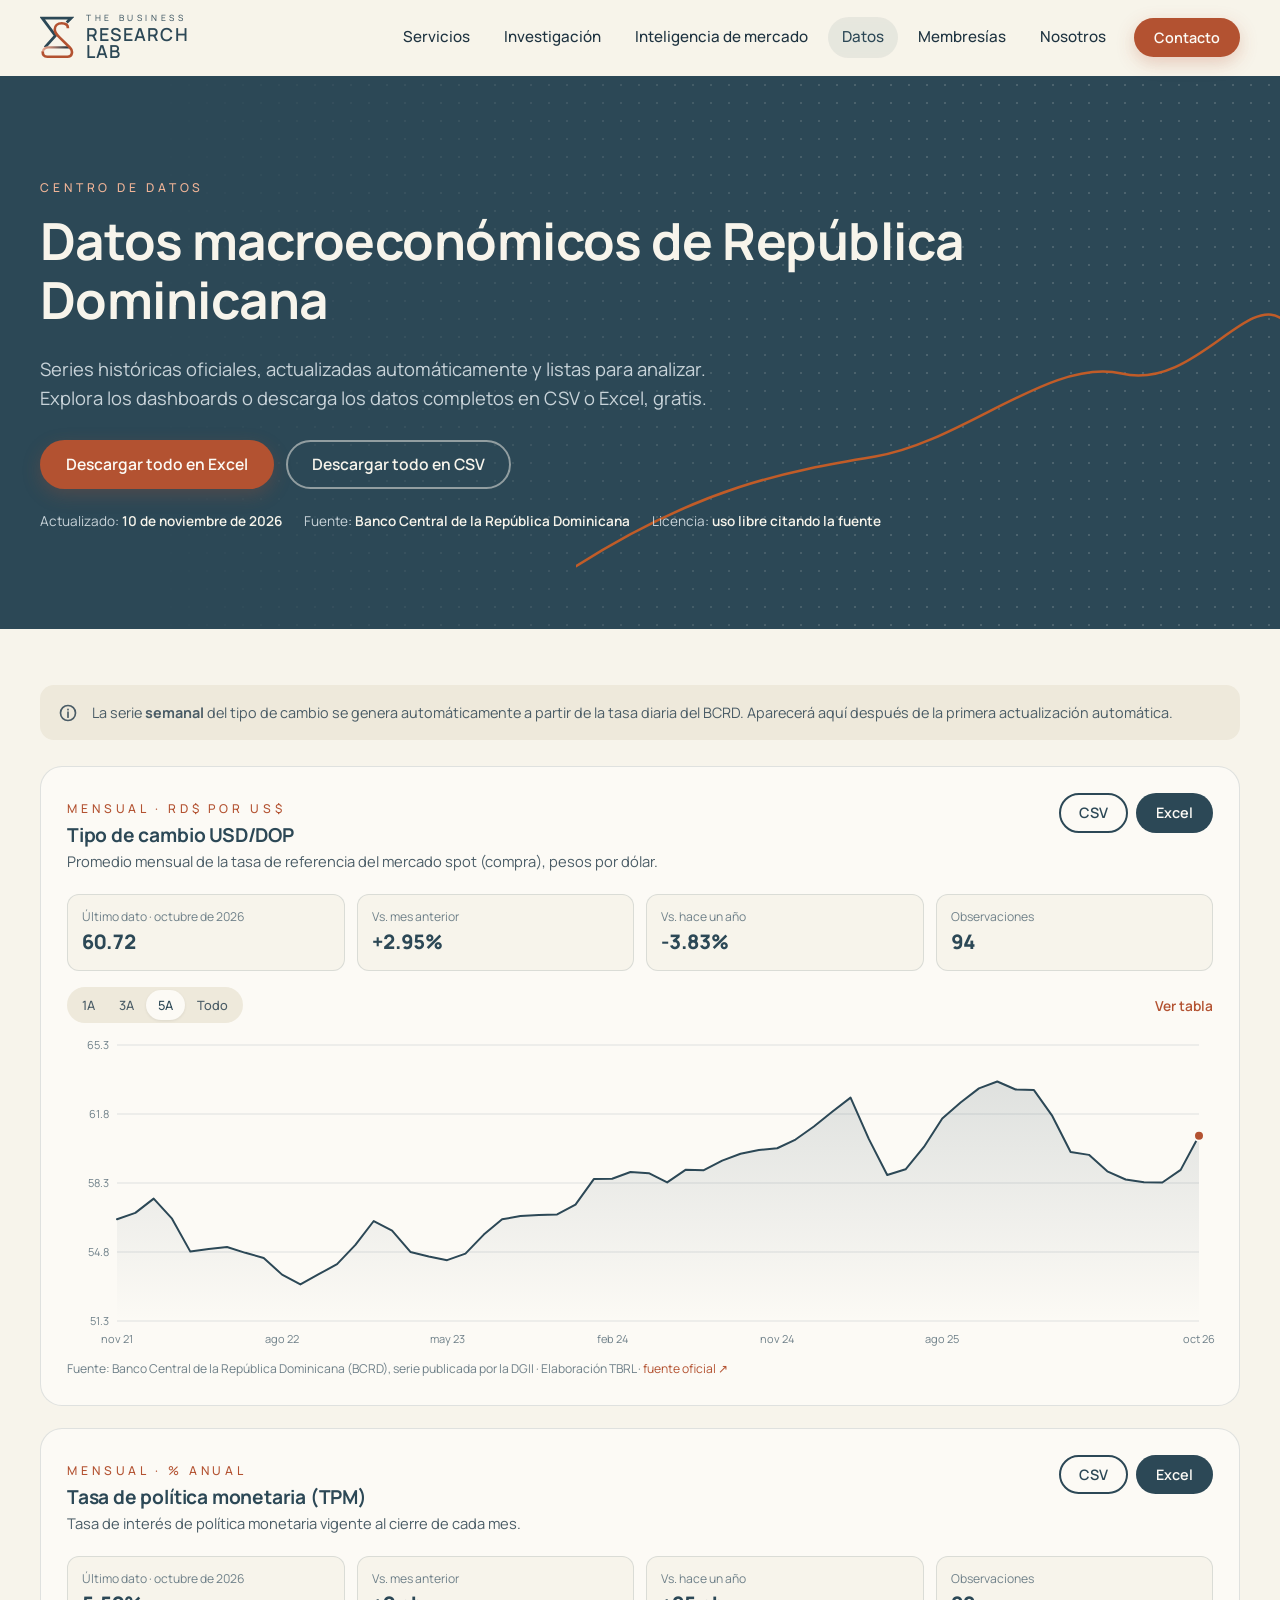
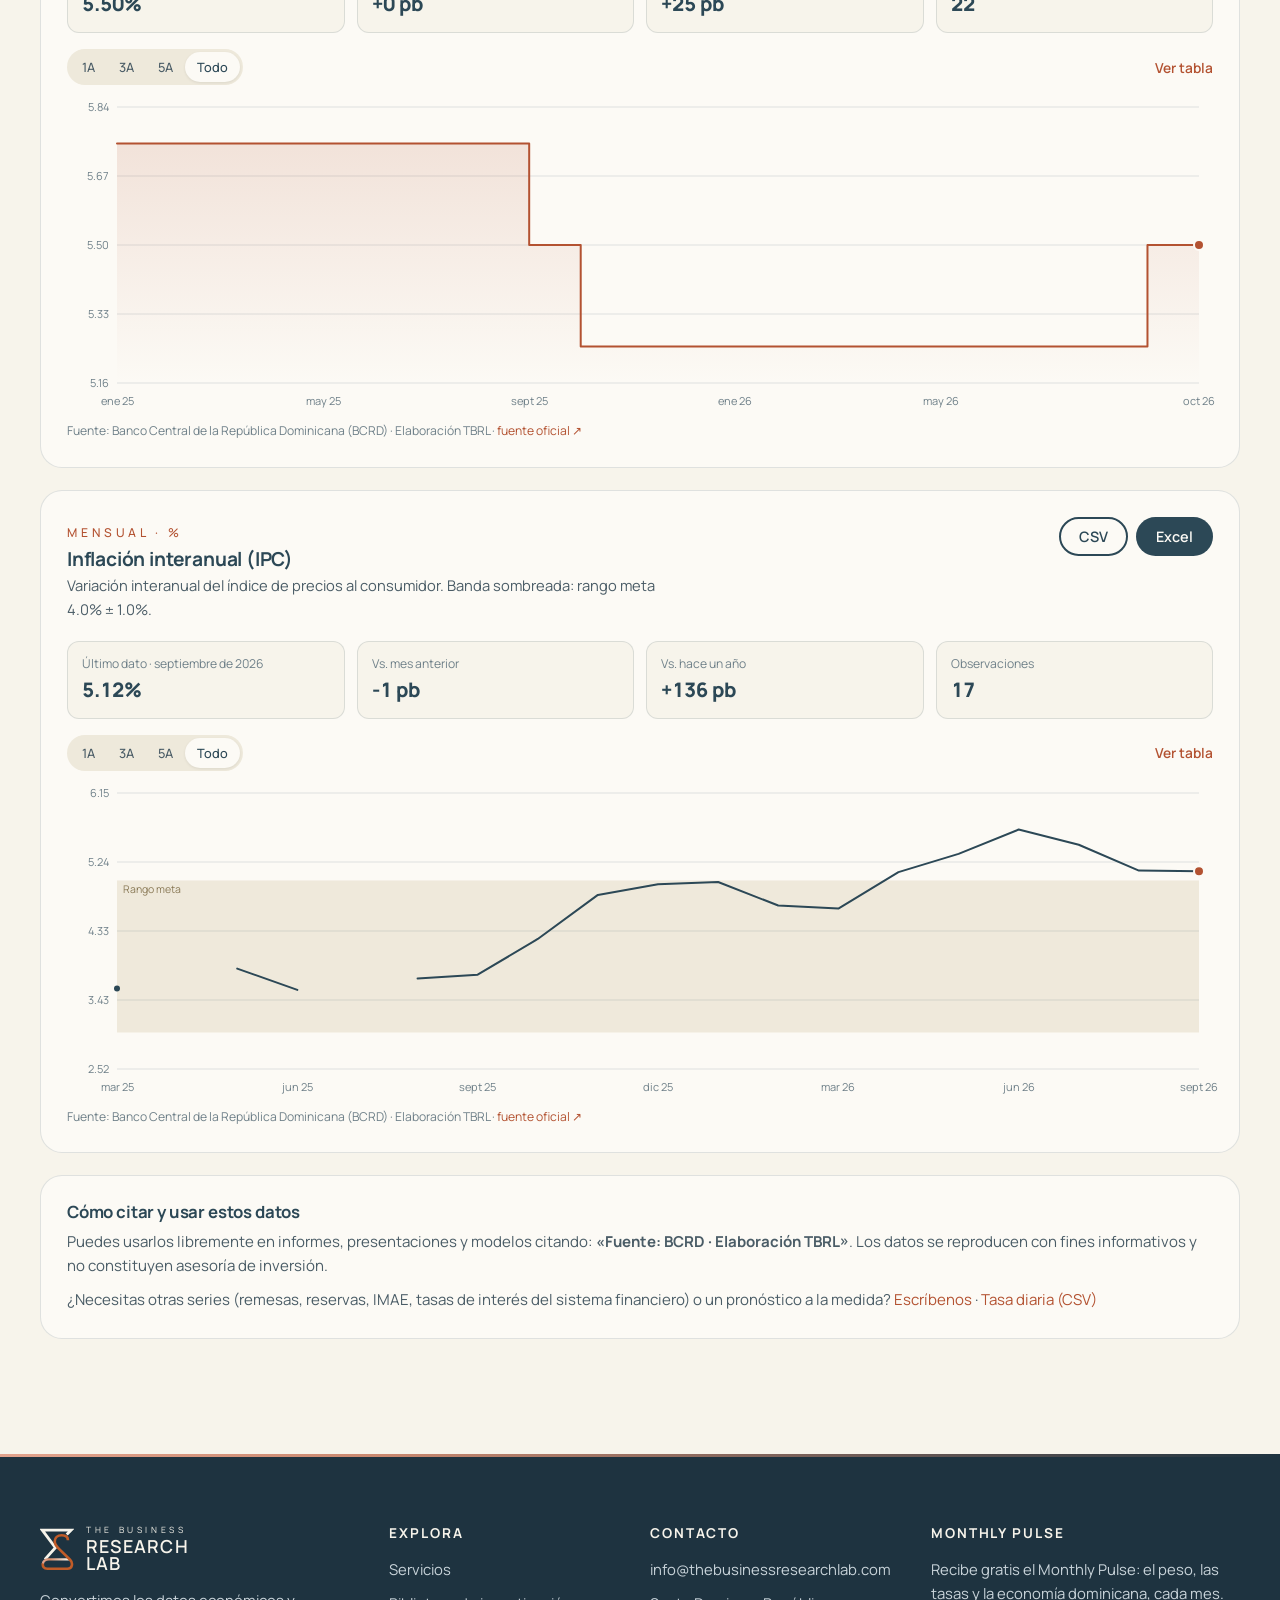
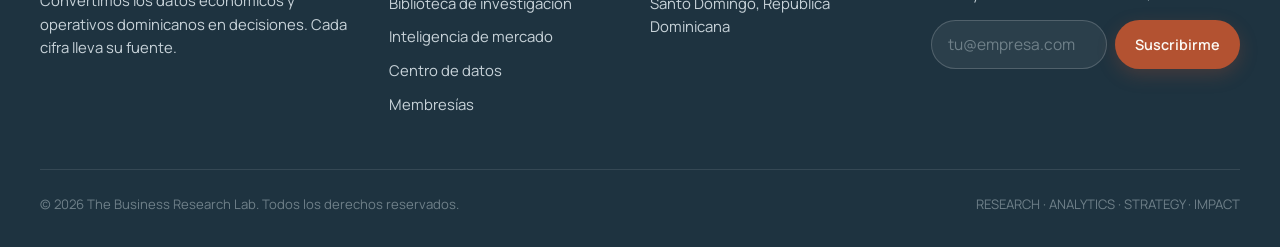
==== public/datos.html @ 61091417 "Add files via upload" ====
<!DOCTYPE html>
<html lang="es-DO">
<head>
  <meta charset="utf-8">
  <meta name="viewport" content="width=device-width, initial-scale=1">
  <title>Centro de datos macroeconómicos de República Dominicana | The Business Research Lab</title>
  <meta name="description" content="Series históricas del tipo de cambio USD/DOP, la tasa de política monetaria y la inflación en República Dominicana. Dashboards interactivos y descarga gratuita en CSV y Excel.">
  <meta name="theme-color" content="#2C4856">
  <link rel="canonical" href="https://thebusinessresearchlab.com/datos.html">
  <meta property="og:type" content="website">
  <meta property="og:locale" content="es_DO">
  <meta property="og:site_name" content="The Business Research Lab">
  <meta property="og:title" content="Centro de datos macroeconómicos de República Dominicana | The Business Research Lab">
  <meta property="og:description" content="Series históricas del tipo de cambio USD/DOP, la tasa de política monetaria y la inflación en República Dominicana. Dashboards interactivos y descarga gratuita en CSV y Excel.">
  <meta property="og:image" content="https://thebusinessresearchlab.com/assets/img/og-image.png">
  <meta name="twitter:card" content="summary_large_image">
  <link rel="icon" href="favicon.svg" type="image/svg+xml">
  <link rel="apple-touch-icon" href="assets/img/apple-touch-icon.png">
  <link rel="preload" href="assets/fonts/manrope-latin-wght-normal.woff2" as="font" type="font/woff2" crossorigin>
  <link rel="stylesheet" href="css/styles.css">
</head>
<body>
<a class="skip-link" href="#main">Saltar al contenido</a>
<header class="site-header">
  <div class="wrap">
    <a class="brand" href="index.html" aria-label="The Business Research Lab — inicio">
      <img src="assets/img/logo-symbol.svg" alt="" width="30" height="38">
      <span class="brand-text"><small>THE BUSINESS</small><strong>RESEARCH</strong><strong>LAB</strong></span>
    </a>
    <button class="nav-toggle" aria-label="Abrir menú" aria-expanded="false" aria-controls="site-nav"><span></span></button>
    <nav class="nav" id="site-nav" aria-label="Principal">
      <a href="index.html#servicios">Servicios</a>
      <a href="investigacion.html">Investigación</a>
      <a href="mercados.html">Inteligencia de mercado</a>
      <a href="datos.html" aria-current="page">Datos</a>
      <a href="index.html#membresias">Membresías</a>
      <a href="index.html#nosotros">Nosotros</a>
      <a class="btn btn--primary btn--sm" href="index.html#contacto">Contacto</a>
    </nav>
  </div>
</header>

<main id="main">
<section class="page-hero" data-lines>
  <div class="wrap">
    <span class="eyebrow">Centro de datos</span>
    <h1>Datos macroeconómicos de República Dominicana</h1>
    <p class="lead">Series históricas oficiales, actualizadas automáticamente y listas para analizar. Explora los dashboards o descarga los datos completos en CSV o Excel, gratis.</p>
    <div class="data-hero-actions">
      <a class="btn btn--primary" href="#" data-dl-all-xlsx download>Descargar todo en Excel</a>
      <a class="btn btn--ghost-light" href="#" data-dl-all-csv download>Descargar todo en CSV</a>
    </div>
    <div class="data-meta">
      <span>Actualizado: <strong data-datos-updated>—</strong></span>
      <span>Fuente: <strong>Banco Central de la República Dominicana</strong></span>
      <span>Licencia: <strong>uso libre citando la fuente</strong></span>
    </div>
  </div>
</section>
<section class="section" style="padding-top:56px">
  <div class="wrap">
    <div class="notice" data-weekly-note style="background:var(--ivory-200);color:var(--ink-2)"><svg viewBox="0 0 24 24" fill="none" stroke="currentColor" stroke-width="2" stroke-linecap="round"><circle cx="12" cy="12" r="9"/><path d="M12 11v6M12 7.5v.5"/></svg><p>La serie <strong>semanal</strong> del tipo de cambio se genera automáticamente a partir de la tasa diaria del BCRD. Aparecerá aquí después de la primera actualización automática.</p></div>
    <div class="datasets" data-datos></div>
    <div class="panel reveal" style="margin-top:22px">
      <h3 style="font-size:1.05rem">Cómo citar y usar estos datos</h3>
      <p style="color:var(--ink-2);font-size:.94rem;margin:6px 0 10px">Puedes usarlos libremente en informes, presentaciones y modelos citando: <strong>«Fuente: BCRD · Elaboración TBRL»</strong>. Los datos se reproducen con fines informativos y no constituyen asesoría de inversión.</p>
      <p style="color:var(--ink-2);font-size:.94rem;margin:0">¿Necesitas otras series (remesas, reservas, IMAE, tasas de interés del sistema financiero) o un pronóstico a la medida? <a href="index.html#contacto">Escríbenos</a> · <a href="#" data-dl-daily download>Tasa diaria (CSV)</a></p>
    </div>
  </div>
</section>
</main>
<footer class="site-footer">
  <div class="wrap">
    <div class="footer-grid">
      <div>
        <a class="brand" href="index.html" aria-label="The Business Research Lab — inicio">
          <img src="assets/img/logo-symbol-light.svg" alt="" width="30" height="38">
          <span class="brand-text"><small>THE BUSINESS</small><strong>RESEARCH</strong><strong>LAB</strong></span>
        </a>
        <p>Convertimos los datos económicos y operativos dominicanos en decisiones. Cada cifra lleva su fuente.</p>
      </div>
      <div>
        <h4>Explora</h4>
        <ul>
          <li><a href="index.html#servicios">Servicios</a></li>
          <li><a href="investigacion.html">Biblioteca de investigación</a></li>
          <li><a href="mercados.html">Inteligencia de mercado</a></li>
          <li><a href="datos.html">Centro de datos</a></li>
          <li><a href="index.html#membresias">Membresías</a></li>
        </ul>
      </div>
      <div>
        <h4>Contacto</h4>
        <ul>
          <li><a data-cfg-email href="#"></a></li>
          <li data-cfg-wrap><a data-cfg-phone href="#"></a></li>
          <li data-cfg-wrap><a data-cfg-linkedin href="#" target="_blank" rel="noopener">LinkedIn</a></li>
          <li><span data-cfg-location></span></li>
        </ul>
      </div>
      <div>
        <h4>Monthly Pulse</h4>
        <p>Recibe gratis el Monthly Pulse: el peso, las tasas y la economía dominicana, cada mes.</p>
        <form class="js-ajax" name="newsletter" method="POST" data-netlify="true" netlify-honeypot="bot-field" data-success="¡Listo! Ya estás suscrito al Monthly Pulse.">
          <input type="hidden" name="form-name" value="newsletter">
          <p class="hp"><label>No llenar <input name="bot-field"></label></p>
          <div class="newsletter">
            <label class="hp" for="nl-email-datos">Correo</label>
            <input id="nl-email-datos" type="email" name="email" placeholder="tu@empresa.com" required autocomplete="email">
            <button class="btn btn--primary btn--sm" type="submit">Suscribirme</button>
          </div>
          <p class="form-status" role="status"></p>
        </form>
      </div>
    </div>
    <div class="footer-bottom">
      <span>© <span data-year></span> The Business Research Lab. Todos los derechos reservados.</span>
      <span>RESEARCH · ANALYTICS · STRATEGY · IMPACT</span>
    </div>
  </div>
</footer>
<script src="js/config.js"></script>
<script src="js/main.js" defer></script>
</body>
</html>
---- public/css/styles.css ----
/* =========================================================
   The Business Research Lab — Global Styles
   Brand: Navy #2C4856 · Terracota #B35231 · Crema #F7F4EB
   Type:  Manrope (familia única)
   ========================================================= */

/* Manrope (self-hosted, variable 200–800) */
@font-face { font-family: "Manrope"; font-style: normal; font-weight: 200 800; font-display: swap;
  src: url("../assets/fonts/manrope-latin-wght-normal.woff2") format("woff2");
  unicode-range: U+0000-00FF, U+0131, U+0152-0153, U+02BB-02BC, U+02C6, U+02DA, U+02DC, U+0304, U+0308, U+0329, U+2000-206F, U+20AC, U+2122, U+2191, U+2193, U+2212, U+2215, U+FEFF, U+FFFD; }
@font-face { font-family: "Manrope"; font-style: normal; font-weight: 200 800; font-display: swap;
  src: url("../assets/fonts/manrope-latin-ext-wght-normal.woff2") format("woff2");
  unicode-range: U+0100-02BA, U+02BD-02C5, U+02C7-02CC, U+02CE-02D7, U+02DD-02FF, U+0304, U+0308, U+0329, U+1D00-1DBF, U+1E00-1E9F, U+1EF2-1EFF, U+2020, U+20A0-20AB, U+20AD-20C0, U+2113, U+2C60-2C7F, U+A720-A7FF; }

:root {
  /* Línea gráfica TBRL — 60% crema · 30% navy · 10% terracota */
  --slate: #2C4856;        /* Navy (principal) */
  --slate-900: #1E3340;    /* Navy profundo (pies, bandas) */
  --slate-800: #243D4A;
  --slate-600: #4A6676;
  --slate-200: #C8D3D9;
  --rust: #B35231;         /* Terracota (acento) */
  --rust-700: #96421F;
  --rust-on-navy: #C15C28; /* Terracota sobre navy: solo línea o forma */
  --accent-on-navy: #F0B497; /* Texto de acento sobre navy */
  --rust-100: #F4E0D6;
  --blush: #E2A38D;
  --steel: #7FA0B0;
  --sand: #CDBB98;
  --ivory: #F7F4EB;        /* Crema (fondo) */
  --ivory-200: #EEE9DB;
  --paper: #FCFAF5;
  --ink: #1E3340;
  --ink-2: #4A5C66;
  --ink-3: #6F8089;
  --line: rgba(44, 72, 86, .14);
  --good: #2E7D5B;

  --font-head: "Manrope", Arial, sans-serif;
  --font-body: "Manrope", Arial, sans-serif;

  --radius: 14px;
  --radius-lg: 22px;
  --shadow: 0 1px 2px rgba(30, 51, 64, .06), 0 8px 28px rgba(30, 51, 64, .08);
  --shadow-lg: 0 24px 60px rgba(30, 51, 64, .18);
  --wrap: 1200px;
  --header-h: 76px;
  --dots-light: radial-gradient(rgba(247, 244, 235, .16) 1px, transparent 1.3px) 0 0 / 18px 18px;
  --dots-dark: radial-gradient(rgba(44, 72, 86, .16) 1px, transparent 1.3px) 0 0 / 18px 18px;
  --pour: linear-gradient(90deg, #E2A38D 0%, #C9886F 30%, #1E3340 100%);
}

*, *::before, *::after { box-sizing: border-box; }
html { scroll-behavior: smooth; scroll-padding-top: calc(var(--header-h) + 12px); }
body {
  margin: 0;
  font-family: var(--font-body);
  font-size: 17px;
  line-height: 1.6;
  color: var(--ink);
  background: var(--ivory);
  -webkit-font-smoothing: antialiased;
}
img, svg { max-width: 100%; display: block; }
a { color: var(--rust); text-decoration: none; }
a:hover { color: var(--rust-700); }
h1, h2, h3, h4 { font-family: var(--font-head); color: var(--slate); line-height: 1.15; margin: 0 0 .5em; letter-spacing: -.01em; }
h1 { font-size: clamp(2.3rem, 5.2vw, 4rem); font-weight: 700; }
h2 { font-size: clamp(1.8rem, 3.4vw, 2.6rem); font-weight: 700; }
h3 { font-size: 1.22rem; font-weight: 700; }
p { margin: 0 0 1em; }
:focus-visible { outline: 3px solid var(--rust); outline-offset: 3px; border-radius: 4px; }

.wrap { width: min(100% - 40px, var(--wrap)); margin-inline: auto; }
.section { padding: clamp(64px, 9vw, 120px) 0; }
.section--paper { background: var(--paper); }
.section--slate { background: var(--slate); color: var(--ivory); position: relative; }
.section--slate h2, .section--slate h3 { color: var(--ivory); }
.eyebrow {
  display: inline-block; font-family: var(--font-head); font-weight: 500;
  font-size: .76rem; letter-spacing: .32em; text-transform: uppercase;
  color: var(--rust); margin-bottom: 14px;
}
.section--slate .eyebrow, .hero .eyebrow, .page-hero .eyebrow, .cta-band .eyebrow { color: var(--accent-on-navy); }
.lead { font-size: 1.15rem; color: var(--ink-2); max-width: 62ch; }
.section--slate .lead { color: var(--slate-200); }
.section-head { max-width: 760px; margin-bottom: 48px; }
.section-head--center { margin-inline: auto; text-align: center; }
.section-head--center .lead { margin-inline: auto; }
.skip-link { position: absolute; left: -999px; top: 8px; background: var(--slate); color: var(--paper); padding: 10px 16px; border-radius: 8px; z-index: 999; }
.skip-link:focus { left: 8px; color: var(--paper); }

/* ---------- Buttons ---------- */
.btn {
  display: inline-flex; align-items: center; justify-content: center; gap: 10px;
  font-family: var(--font-body); font-weight: 600; font-size: .98rem;
  padding: 14px 24px; border-radius: 999px; border: 2px solid transparent;
  cursor: pointer; transition: transform .15s ease, background .2s, color .2s, border-color .2s, box-shadow .2s;
  text-decoration: none; line-height: 1.1; white-space: nowrap;
}
.btn:hover { transform: translateY(-1px); }
.btn--primary { background: var(--rust); color: var(--paper); box-shadow: 0 6px 18px rgba(179, 82, 49, .26); }
.btn--primary:hover { background: var(--rust-700); color: var(--paper); }
.btn--slate { background: var(--slate); color: var(--paper); }
.btn--slate:hover { background: var(--slate-900); color: var(--paper); }
.btn--ghost { border-color: var(--slate); color: var(--slate); background: transparent; }
.btn--ghost:hover { background: var(--slate); color: var(--paper); }
.btn--ghost-light { border-color: rgba(247, 244, 235, .5); color: var(--ivory); }
.btn--ghost-light:hover { background: var(--ivory); color: var(--slate); }
.btn--sm { padding: 10px 18px; font-size: .9rem; }
.btn--block { width: 100%; }
.btn svg { width: 18px; height: 18px; }

/* ---------- Header ---------- */
.site-header {
  position: sticky; top: 0; z-index: 100; height: var(--header-h);
  background: rgba(247, 244, 235, .86); backdrop-filter: saturate(1.4) blur(14px);
  -webkit-backdrop-filter: saturate(1.4) blur(14px);
  border-bottom: 1px solid transparent; transition: border-color .2s, box-shadow .2s;
}
.site-header.is-scrolled { border-color: var(--line); box-shadow: 0 4px 20px rgba(28, 47, 58, .06); }
.site-header .wrap { height: 100%; display: flex; align-items: center; justify-content: space-between; gap: 24px; }
.brand { display: flex; align-items: center; gap: 12px; color: var(--slate); }
.brand img { width: 34px; height: auto; }
.brand-text { display: flex; flex-direction: column; line-height: .98; }
.brand-text small { font-family: var(--font-head); font-size: .54rem; letter-spacing: .42em; font-weight: 400; margin-bottom: 3px; }
.brand-text strong { font-family: var(--font-head); font-weight: 600; font-size: 1.12rem; letter-spacing: .06em; }
.nav { display: flex; align-items: center; gap: 6px; }
.nav a:not(.btn) { color: var(--ink); font-weight: 500; font-size: .95rem; padding: 8px 14px; border-radius: 999px; }
.nav a:not(.btn):hover, .nav a[aria-current="page"] { color: var(--slate); background: rgba(47, 74, 90, .08); }
.nav .btn { margin-left: 8px; }
.nav-toggle {
  display: none; width: 46px; height: 46px; border-radius: 12px; border: 1px solid var(--line);
  background: transparent; cursor: pointer; align-items: center; justify-content: center;
}
.nav-toggle span, .nav-toggle span::before, .nav-toggle span::after {
  display: block; width: 20px; height: 2px; background: var(--slate); position: relative; transition: transform .25s, background .25s;
}
.nav-toggle span::before, .nav-toggle span::after { content: ""; position: absolute; left: 0; }
.nav-toggle span::before { top: -6px; } .nav-toggle span::after { top: 6px; }
.nav-open .nav-toggle span { background: transparent; }
.nav-open .nav-toggle span::before { transform: translateY(6px) rotate(45deg); }
.nav-open .nav-toggle span::after { transform: translateY(-6px) rotate(-45deg); }

/* ---------- Hero ---------- */
.hero {
  position: relative; overflow: hidden; background: var(--slate); color: var(--ivory);
  padding: clamp(72px, 10vw, 140px) 0 clamp(80px, 10vw, 150px);
  isolation: isolate;
}
.hero::before {
  content: ""; position: absolute; inset: 0; z-index: -2;
  background: var(--dots-light);
  -webkit-mask-image: linear-gradient(90deg, transparent 0%, #000 55%); mask-image: linear-gradient(90deg, transparent 0%, #000 55%);
}
#hero-canvas { position: absolute; inset: 0; width: 100%; height: 100%; z-index: -1; }
.hero-grid { display: grid; grid-template-columns: 1.15fr .85fr; gap: 56px; align-items: center; }
.hero h1 { color: var(--ivory); margin-bottom: 22px; }
.hero h1 em { font-style: normal; color: var(--accent-on-navy); }
.hero .lead { color: var(--slate-200); font-size: 1.2rem; margin-bottom: 34px; }
.hero-actions { display: flex; flex-wrap: wrap; gap: 14px; }
.hero-stats { display: flex; gap: 36px; margin-top: 52px; flex-wrap: wrap; }
.hero-stats div { border-left: 2px solid var(--rust); padding-left: 14px; }
.hero-stats strong { display: block; font-weight: 800; font-family: var(--font-head); font-size: 1.7rem; color: var(--ivory); line-height: 1.1; }
.hero-stats span { font-size: .85rem; color: var(--slate-200); }

/* Live rates card in hero */
.rate-card {
  background: rgba(247, 244, 235, .97); color: var(--ink); border-radius: var(--radius-lg);
  padding: 28px; box-shadow: var(--shadow-lg); position: relative;
}
.rate-card__head { display: flex; justify-content: space-between; align-items: center; margin-bottom: 18px; gap: 12px; }
.rate-card__head h3 { margin: 0; font-size: 1.05rem; }
.rate-card__rows { display: grid; gap: 12px; }
.rate-row { display: flex; justify-content: space-between; align-items: baseline; padding: 14px 16px; background: var(--paper); border-radius: 12px; border: 1px solid var(--line); }
.rate-row span { font-size: .88rem; color: var(--ink-2); }
.rate-row strong { font-weight: 800; font-family: var(--font-head); font-size: 1.35rem; color: var(--slate); font-variant-numeric: tabular-nums; }
.rate-card__foot { margin-top: 16px; font-size: .78rem; color: var(--ink-3); display: flex; justify-content: space-between; gap: 10px; flex-wrap: wrap; }
.chip {
  display: inline-flex; align-items: center; gap: 6px; font-size: .72rem; font-weight: 600;
  padding: 4px 10px; border-radius: 999px; background: var(--rust-100); color: var(--rust-700); letter-spacing: .02em; white-space: nowrap;
}
.chip--slate { background: rgba(47, 74, 90, .1); color: var(--slate); }
.chip--good { background: #DCEFE5; color: var(--good); }
.chip--dot::before { content: ""; width: 7px; height: 7px; border-radius: 50%; background: currentColor; }

/* ---------- Pillars (Research / Analytics / Strategy / Innovation) ---------- */
.pillars { display: grid; grid-template-columns: repeat(4, 1fr); gap: 18px; margin-top: -64px; position: relative; z-index: 2; }
.pillar {
  border-radius: var(--radius); padding: 30px 24px; text-align: center; box-shadow: var(--shadow);
  background: var(--paper); transition: transform .25s;
}
.pillar:hover { transform: translateY(-4px); }
.pillar svg { width: 44px; height: 44px; margin: 0 auto 14px; }
.pillar h3 { margin: 0 0 4px; }
.pillar p { margin: 0; font-size: .9rem; color: var(--ink-2); }
.pillar--rust { background: var(--rust); } .pillar--rust h3, .pillar--rust p { color: var(--paper); }
.pillar--slate { background: var(--slate-800); } .pillar--slate h3, .pillar--slate p { color: var(--ivory); }

/* ---------- Services ---------- */
.services-grid { display: grid; grid-template-columns: repeat(3, 1fr); gap: 22px; }
.service {
  background: var(--paper); border: 1px solid var(--line); border-radius: var(--radius-lg);
  padding: 32px 28px; display: flex; flex-direction: column; transition: border-color .2s, box-shadow .2s, transform .2s;
}
.service:hover { border-color: rgba(179, 82, 48, .4); box-shadow: var(--shadow); transform: translateY(-3px); }
.service__icon { width: 54px; height: 54px; border-radius: 14px; display: grid; place-items: center; background: rgba(47, 74, 90, .08); margin-bottom: 20px; }
.service__icon svg { width: 28px; height: 28px; }
.service p { color: var(--ink-2); font-size: .97rem; }
.service ul { list-style: none; padding: 0; margin: 8px 0 0; display: grid; gap: 8px; font-size: .9rem; color: var(--ink-2); }
.service li { display: flex; gap: 10px; align-items: flex-start; }
.service li::before { content: ""; flex: none; width: 6px; height: 6px; border-radius: 50%; background: var(--rust); margin-top: 9px; }
.service--feature { background: var(--slate); border-color: var(--slate); }
.service--feature h3 { color: var(--ivory); }
.service--feature p, .service--feature ul { color: var(--slate-200); }
.service--feature .service__icon { background: rgba(247, 244, 235, .1); }

/* ---------- Process ---------- */
.process { display: grid; grid-template-columns: repeat(4, 1fr); gap: 22px; counter-reset: step; }
.step { padding: 28px 24px; border-radius: var(--radius); background: rgba(247, 244, 235, .06); border: 1px solid rgba(247, 244, 235, .14); }
.step::before {
  counter-increment: step; content: "0" counter(step);
  font-family: var(--font-head); font-weight: 700; font-size: 2rem; color: var(--accent-on-navy); display: block; margin-bottom: 10px;
}
.step p { color: var(--slate-200); font-size: .95rem; margin: 0; }

/* ---------- Research cards ---------- */
.research-grid { display: grid; grid-template-columns: repeat(3, 1fr); gap: 22px; }
.study {
  background: var(--paper); border: 1px solid var(--line); border-radius: var(--radius-lg);
  overflow: hidden; display: flex; flex-direction: column; transition: box-shadow .2s, transform .2s;
}
.study:hover { box-shadow: var(--shadow); transform: translateY(-3px); }
.study__cover {
  aspect-ratio: 16 / 8; position: relative; padding: 20px; display: flex; flex-direction: column; justify-content: space-between;
  background: var(--slate); color: var(--ivory); overflow: hidden;
}
.study__cover svg.lines { position: absolute; left: 0; right: 0; top: 30%; width: 100%; height: 40%; }
.study__cover .chip { position: relative; align-self: flex-start; }
.study__cover-cat { position: relative; font-family: var(--font-head); font-size: .72rem; letter-spacing: .2em; text-transform: uppercase; color: var(--slate-200); }
.study__cover { background: var(--dots-light), var(--slate); }
.study__cover-cat { color: var(--accent-on-navy) !important; }
.study--ink .study__cover { background: var(--dots-light), var(--slate-900); }
.study--paper .study__cover { background: var(--dots-dark), var(--ivory-200); color: var(--slate); border-bottom: 1px solid var(--line); }
.study--paper .study__cover-cat { color: var(--rust) !important; }
.study__cover .tri { position: absolute; top: 18px; right: 18px; width: 54px; height: auto; color: var(--ivory); opacity: .9; }
.study--paper .study__cover .tri { color: var(--slate); }
.study__body { padding: 24px; display: flex; flex-direction: column; flex: 1; }
.study__meta { font-size: .8rem; color: var(--ink-3); margin-bottom: 8px; display: flex; gap: 12px; flex-wrap: wrap; }
.study h3 { font-size: 1.12rem; margin-bottom: 10px; }
.study p { font-size: .93rem; color: var(--ink-2); }
.study__foot { margin-top: auto; display: flex; align-items: center; justify-content: space-between; gap: 12px; padding-top: 12px; border-top: 1px solid var(--line); }
.price { font-family: var(--font-head); font-weight: 700; color: var(--slate); font-size: 1.15rem; }
.price small { font-family: var(--font-body); font-weight: 500; color: var(--ink-3); font-size: .78rem; }
.price--free { color: var(--good); }

/* Library toolbar */
.toolbar { display: flex; gap: 14px; align-items: center; justify-content: space-between; flex-wrap: wrap; margin-bottom: 30px; }
.filters { display: flex; gap: 8px; flex-wrap: wrap; }
.filter-btn {
  font: 500 .9rem var(--font-body); padding: 9px 16px; border-radius: 999px; cursor: pointer;
  border: 1px solid var(--line); background: var(--paper); color: var(--ink-2); transition: all .2s;
}
.filter-btn:hover { border-color: var(--slate); color: var(--slate); }
.filter-btn[aria-pressed="true"] { background: var(--slate); color: var(--paper); border-color: var(--slate); }
.search { position: relative; flex: 0 1 320px; }
.search input { width: 100%; padding: 11px 16px 11px 42px; border-radius: 999px; border: 1px solid var(--line); background: var(--paper); font: inherit; font-size: .95rem; }
.search svg { position: absolute; left: 15px; top: 50%; transform: translateY(-50%); width: 18px; height: 18px; color: var(--ink-3); }
.empty { text-align: center; padding: 60px 20px; color: var(--ink-3); grid-column: 1 / -1; }

/* ---------- Plans ---------- */
.plans { display: grid; grid-template-columns: repeat(3, 1fr); gap: 22px; align-items: stretch; }
.plan {
  background: var(--paper); border: 1px solid var(--line); border-radius: var(--radius-lg); padding: 34px 30px;
  display: flex; flex-direction: column; position: relative;
}
.plan--featured { background: var(--slate); border-color: var(--slate); color: var(--ivory); transform: translateY(-10px); box-shadow: var(--shadow-lg); }
.plan--featured h3, .plan--featured .plan__price { color: var(--ivory); }
.plan--featured .plan__desc, .plan--featured li { color: var(--slate-200); }
.plan__badge { position: absolute; top: -13px; left: 30px; background: var(--rust); color: var(--paper); font-size: .72rem; font-weight: 700; letter-spacing: .08em; text-transform: uppercase; padding: 6px 12px; border-radius: 999px; }
.plan__price { font-family: var(--font-head); font-weight: 800; font-size: 2.6rem; color: var(--slate); line-height: 1; margin: 10px 0 6px; }
.plan__price small { font-size: .95rem; font-weight: 500; font-family: var(--font-body); opacity: .75; }
.plan__desc { color: var(--ink-2); font-size: .95rem; min-height: 3em; }
.plan ul { list-style: none; padding: 0; margin: 10px 0 28px; display: grid; gap: 12px; font-size: .94rem; }
.plan li { display: flex; gap: 10px; align-items: flex-start; }
.plan li svg { flex: none; width: 18px; height: 18px; margin-top: 3px; color: var(--rust); }
.plan--featured li svg { color: var(--accent-on-navy); }
.plan .btn { margin-top: auto; }

/* ---------- Markets ---------- */
.kpis { display: grid; grid-template-columns: repeat(4, 1fr); gap: 18px; margin-bottom: 28px; }
.kpi { background: var(--paper); border: 1px solid var(--line); border-radius: var(--radius); padding: 22px; }
.kpi__label { font-size: .82rem; color: var(--ink-2); font-weight: 500; }
.kpi__value { font-family: var(--font-head); font-weight: 800; font-size: 2rem; color: var(--slate); line-height: 1.15; margin: 6px 0 4px; font-variant-numeric: tabular-nums; }
.kpi__sub { font-size: .8rem; color: var(--ink-3); }
.delta-up { color: var(--rust-700); } .delta-down { color: var(--good); }

.chart-grid { display: grid; grid-template-columns: 1.4fr 1fr; gap: 22px; }
.panel { background: var(--paper); border: 1px solid var(--line); border-radius: var(--radius-lg); padding: 26px; }
.panel__head { display: flex; justify-content: space-between; align-items: flex-start; gap: 12px; margin-bottom: 14px; flex-wrap: wrap; }
.panel__head h3 { margin: 0; font-size: 1.08rem; }
.panel__head p { margin: 2px 0 0; font-size: .84rem; color: var(--ink-3); }
.chart { position: relative; width: 100%; height: 280px; }
.chart svg { width: 100%; height: 100%; overflow: visible; }
.chart .grid line { stroke: var(--line); stroke-width: 1; }
.chart .axis text { fill: var(--ink-3); font-size: 11px; font-family: var(--font-body); }
.chart .tip {
  position: absolute; pointer-events: none; background: var(--slate-900); color: var(--paper); font-size: .8rem;
  padding: 8px 12px; border-radius: 8px; white-space: nowrap; transform: translate(-50%, calc(-100% - 12px));
  opacity: 0; transition: opacity .12s; box-shadow: var(--shadow);
}
.chart .tip strong { font-variant-numeric: tabular-nums; }
.seg { display: inline-flex; background: var(--ivory-200); border-radius: 999px; padding: 3px; }
.seg button { font: 500 .8rem var(--font-body); border: 0; background: transparent; padding: 6px 12px; border-radius: 999px; cursor: pointer; color: var(--ink-2); }
.seg button[aria-pressed="true"] { background: var(--paper); color: var(--slate); box-shadow: 0 1px 3px rgba(0,0,0,.08); }

.converter { display: grid; gap: 14px; }
.converter label { font-size: .82rem; font-weight: 600; color: var(--ink-2); display: block; margin-bottom: 6px; }
.converter .row { display: grid; grid-template-columns: 1fr auto; gap: 8px; }
.converter input, .converter select { width: 100%; }
.converter__out { font-family: var(--font-head); font-size: 1.8rem; font-weight: 800; color: var(--slate); font-variant-numeric: tabular-nums; }

table.data { width: 100%; border-collapse: collapse; font-size: .9rem; }
table.data th, table.data td { padding: 11px 12px; text-align: left; border-bottom: 1px solid var(--line); }
table.data th { font-size: .74rem; letter-spacing: .08em; text-transform: uppercase; color: var(--ink-3); font-weight: 600; }
table.data td.num { text-align: right; font-variant-numeric: tabular-nums; }
table.data th.num { text-align: right; }

.notice {
  display: flex; gap: 14px; align-items: flex-start; padding: 16px 18px; border-radius: var(--radius);
  background: var(--rust-100); color: var(--rust-700); font-size: .9rem; margin-bottom: 26px;
}
.notice svg { flex: none; width: 20px; height: 20px; margin-top: 2px; }
.notice p { margin: 0; }

/* ---------- About ---------- */
.about-grid { display: grid; grid-template-columns: 1fr 1fr; gap: 64px; align-items: center; }
.about-visual { position: relative; border-radius: var(--radius-lg); background: var(--dots-light), var(--slate); aspect-ratio: 5 / 4; overflow: hidden; box-shadow: var(--shadow-lg); }
.about-visual svg.lines { position: absolute; left: 0; right: 0; top: 10%; width: 100%; height: 60%; }
.about-visual .big-figure { position: absolute; left: 28px; top: 26px; color: var(--ivory); }
.about-visual .big-figure span { display: block; font-size: .72rem; letter-spacing: .32em; color: var(--accent-on-navy); margin-bottom: 4px; }
.about-visual .big-figure strong { font-size: clamp(2.6rem, 6vw, 4.2rem); font-weight: 800; line-height: 1; letter-spacing: -.02em; }
.about-visual .float-card {
  position: absolute; left: 24px; bottom: 24px; right: 24px; background: rgba(247, 244, 235, .96); border-radius: var(--radius);
  padding: 18px 20px; display: flex; gap: 16px; align-items: center;
}
.float-card strong { font-family: var(--font-head); font-size: 1.6rem; color: var(--rust); }
.float-card span { font-size: .88rem; color: var(--ink-2); line-height: 1.4; }
.checks { list-style: none; padding: 0; margin: 24px 0 32px; display: grid; gap: 14px; }
.checks li { display: flex; gap: 12px; align-items: flex-start; }
.checks li svg { flex: none; width: 22px; height: 22px; color: var(--rust); margin-top: 2px; }

/* ---------- CTA band ---------- */
.cta-band {
  background: var(--dots-light), var(--slate-900); color: var(--paper); border-radius: var(--radius-lg); padding: clamp(36px, 5vw, 60px);
  display: flex; align-items: center; justify-content: space-between; gap: 30px; flex-wrap: wrap; position: relative; overflow: hidden;
}
.cta-band h2 { color: var(--paper); margin: 0 0 6px; }
.cta-band p { margin: 0; color: var(--slate-200); max-width: 56ch; }
.cta-band::after { content: ""; position: absolute; left: clamp(36px,5vw,60px); right: clamp(36px,5vw,60px); bottom: 22px; height: 3px; border-radius: 3px; background: var(--pour); }
.cta-band .btn--primary { position: relative; }

/* ---------- Forms ---------- */
.contact-grid { display: grid; grid-template-columns: .9fr 1.1fr; gap: 56px; align-items: start; }
.contact-info { display: grid; gap: 20px; margin-top: 28px; }
.contact-info div { display: flex; gap: 14px; align-items: flex-start; }
.contact-info svg { flex: none; width: 22px; height: 22px; color: var(--accent-on-navy); margin-top: 3px; }
.contact-info a, .contact-info span { color: var(--ivory); }
.form-card { background: var(--paper); color: var(--ink); border-radius: var(--radius-lg); padding: clamp(24px, 4vw, 40px); box-shadow: var(--shadow-lg); }
.form-grid { display: grid; grid-template-columns: 1fr 1fr; gap: 16px; }
.form-grid .full { grid-column: 1 / -1; }
.field label { display: block; font-size: .85rem; font-weight: 600; color: var(--ink-2); margin-bottom: 6px; }
input, select, textarea {
  font: inherit; font-size: .97rem; color: var(--ink); width: 100%; padding: 12px 14px; border-radius: 10px;
  border: 1px solid rgba(47, 74, 90, .25); background: var(--paper); transition: border-color .2s, box-shadow .2s;
}
input:focus, select:focus, textarea:focus { outline: none; border-color: var(--slate); box-shadow: 0 0 0 3px rgba(47, 74, 90, .15); }
textarea { resize: vertical; min-height: 130px; }
.hp { position: absolute; left: -9999px; }
.form-note { font-size: .8rem; color: var(--ink-3); margin-top: 12px; }
.form-status { margin-top: 14px; font-size: .92rem; font-weight: 500; display: none; }
.form-status.is-ok { display: block; color: var(--good); }
.form-status.is-err { display: block; color: var(--rust-700); }

/* ---------- Modal ---------- */
.modal { position: fixed; inset: 0; z-index: 200; display: none; align-items: center; justify-content: center; padding: 20px; }
.modal.is-open { display: flex; }
.modal__backdrop { position: absolute; inset: 0; background: rgba(28, 47, 58, .6); backdrop-filter: blur(4px); }
.modal__dialog { position: relative; background: var(--paper); border-radius: var(--radius-lg); max-width: 520px; width: 100%; padding: 34px; box-shadow: var(--shadow-lg); max-height: 90vh; overflow: auto; }
.modal__close { position: absolute; top: 14px; right: 14px; width: 40px; height: 40px; border-radius: 50%; border: 0; background: var(--ivory-200); cursor: pointer; font-size: 1.4rem; color: var(--slate); line-height: 1; }
.modal h3 { padding-right: 40px; }

/* ---------- Page hero (inner pages) ---------- */
.page-hero { background: var(--slate); color: var(--ivory); padding: clamp(56px, 8vw, 96px) 0; position: relative; overflow: hidden; isolation: isolate; }
.page-hero::before { content: ""; position: absolute; inset: 0; z-index: -2; background: var(--dots-light); -webkit-mask-image: linear-gradient(90deg, transparent 10%, #000 70%); mask-image: linear-gradient(90deg, transparent 10%, #000 70%); }
.page-hero h1 { color: var(--ivory); font-size: clamp(2rem, 4.4vw, 3.2rem); }
.page-hero .lead { color: var(--slate-200); }
.page-hero svg.lines { position: absolute; right: 0; bottom: 0; height: 75%; width: 55%; z-index: -1; }

/* ---------- Footer ---------- */
.site-footer { background: var(--slate-900); color: var(--slate-200); padding: 72px 0 32px; font-size: .93rem; position: relative; }
.site-footer::before { content: ""; position: absolute; top: 0; left: 0; right: 0; height: 3px; background: var(--pour); }
.footer-grid { display: grid; grid-template-columns: 1.4fr 1fr 1fr 1.4fr; gap: 40px; }
.site-footer h4 { color: var(--ivory); font-size: .85rem; letter-spacing: .14em; text-transform: uppercase; margin-bottom: 16px; }
.site-footer ul { list-style: none; padding: 0; margin: 0; display: grid; gap: 10px; }
.site-footer a { color: var(--slate-200); }
.site-footer a:hover { color: var(--paper); }
.site-footer .brand { color: var(--ivory); margin-bottom: 16px; }

.newsletter { display: flex; gap: 8px; margin-top: 12px; }
.newsletter input { background: rgba(255,255,255,.06); border-color: rgba(255,255,255,.18); color: var(--paper); border-radius: 999px; padding: 11px 16px; }
.newsletter input::placeholder { color: var(--ink-3); }
.footer-bottom { border-top: 1px solid rgba(255,255,255,.1); margin-top: 52px; padding-top: 24px; display: flex; justify-content: space-between; gap: 16px; flex-wrap: wrap; font-size: .82rem; color: var(--ink-3); }

/* ---------- Reveal animation ---------- */
.reveal { opacity: 0; transform: translateY(18px); transition: opacity .7s ease, transform .7s ease; }
.reveal.is-visible { opacity: 1; transform: none; }
@media (prefers-reduced-motion: reduce) {
  html { scroll-behavior: auto; }
  .reveal { opacity: 1; transform: none; transition: none; }
  * { animation: none !important; transition: none !important; }
}

/* ---------- Responsive ---------- */
@media (max-width: 1080px) {
  .services-grid, .research-grid { grid-template-columns: repeat(2, 1fr); }
  .process, .kpis { grid-template-columns: repeat(2, 1fr); }
  .footer-grid { grid-template-columns: 1fr 1fr; }
  .chart-grid { grid-template-columns: 1fr; }
}
@media (max-width: 900px) {
  :root { --header-h: 68px; }
  .nav-toggle { display: inline-flex; }
  .nav {
    position: fixed; inset: var(--header-h) 0 auto 0; background: var(--ivory); flex-direction: column; align-items: stretch;
    padding: 16px 20px 28px; gap: 4px; border-bottom: 1px solid var(--line); box-shadow: 0 20px 40px rgba(28,47,58,.12);
    transform: translateY(-8px); opacity: 0; visibility: hidden; transition: all .25s ease;
  }
  .nav-open .nav { transform: none; opacity: 1; visibility: visible; }
  .nav a:not(.btn) { padding: 14px 12px; font-size: 1.05rem; border-radius: 10px; }
  .nav .btn { margin: 10px 0 0; }
  .hero-grid, .about-grid, .contact-grid { grid-template-columns: 1fr; gap: 40px; }
  .pillars { grid-template-columns: repeat(2, 1fr); margin-top: -40px; }
  .plans { grid-template-columns: 1fr; max-width: 480px; margin-inline: auto; }
  .plan--featured { transform: none; }
}
@media (max-width: 620px) {
  body { font-size: 16px; }
  .services-grid, .research-grid, .process, .footer-grid { grid-template-columns: 1fr; }
  .kpis { grid-template-columns: 1fr 1fr; gap: 12px; }
  .kpi { padding: 16px; } .kpi__value { font-size: 1.5rem; }
  .form-grid { grid-template-columns: 1fr; }
  .hero-stats { gap: 22px; }
  .hero-actions .btn { flex: 1 1 100%; }
  .pillar { padding: 22px 14px; }
  .pillar p { display: none; }
  .toolbar { flex-direction: column; align-items: stretch; }
  .search { flex: 1 1 auto; }
  .filters { overflow-x: auto; flex-wrap: nowrap; padding-bottom: 4px; }
  .filter-btn { flex: none; }
  .chart { height: 230px; }
  .brand-text strong { font-size: .92rem; }
  .newsletter { flex-direction: column; }
}

/* ---------- Elementos gráficos de marca ---------- */
.pour-band { height: 3px; border-radius: 3px; background: var(--pour); max-width: 420px; margin: 28px 0 0; }
.source { font-size: .76rem; color: var(--ink-3); margin: 10px 0 0; }
.kpi--feature { background: var(--dots-light), var(--slate); border-color: var(--slate); }
.kpi--feature .kpi__label { color: var(--accent-on-navy); letter-spacing: .2em; text-transform: uppercase; font-size: .7rem; }
.kpi--feature .kpi__value { color: var(--ivory); }
.kpi--feature .kpi__sub { color: var(--slate-200); }
.section-tri { position: absolute; right: 6%; top: 56px; width: 88px; color: var(--ivory); opacity: .18; }

/* ---------- Centro de datos ---------- */
.datasets { display: grid; gap: 22px; }
.dataset__head { display: flex; justify-content: space-between; gap: 20px; align-items: flex-start; flex-wrap: wrap; }
.dataset__head h3 { margin: 0 0 4px; font-size: 1.2rem; }
.dataset__head p { margin: 0; color: var(--ink-2); font-size: .92rem; max-width: 68ch; }
.dataset__dl { display: flex; gap: 8px; }
.dataset__kpis { display: grid; grid-template-columns: repeat(4, 1fr); gap: 12px; margin: 20px 0 16px; }
.dataset__kpis div { background: var(--ivory); border: 1px solid var(--line); border-radius: 12px; padding: 12px 14px; }
.dataset__kpis span { display: block; font-size: .76rem; color: var(--ink-3); }
.dataset__kpis strong { font-size: 1.25rem; font-weight: 800; color: var(--slate); font-variant-numeric: tabular-nums; }
.dataset__bar { display: flex; justify-content: space-between; align-items: center; gap: 12px; margin-bottom: 6px; }
.linkish { background: none; border: 0; color: var(--rust); font: 600 .86rem var(--font-body); cursor: pointer; padding: 6px 0; }
.chart--tall { height: 320px; }
.dataset__table { max-height: 320px; overflow: auto; border: 1px solid var(--line); border-radius: 12px; margin-top: 10px; }
.dataset__table table { margin: 0; }
.dataset__table thead th { position: sticky; top: 0; background: var(--paper); }
.data-hero-actions { display: flex; gap: 12px; flex-wrap: wrap; margin-top: 26px; }
.data-meta { display: flex; gap: 22px; flex-wrap: wrap; margin-top: 22px; font-size: .85rem; color: var(--slate-200); }
.data-meta strong { color: var(--ivory); font-weight: 600; }
@media (max-width: 760px) {
  .dataset__kpis { grid-template-columns: 1fr 1fr; }
  .chart--tall { height: 250px; }
}
@media (max-width: 1080px) and (min-width: 901px) {
  .nav a:not(.btn) { padding: 8px 9px; font-size: .9rem; }
}
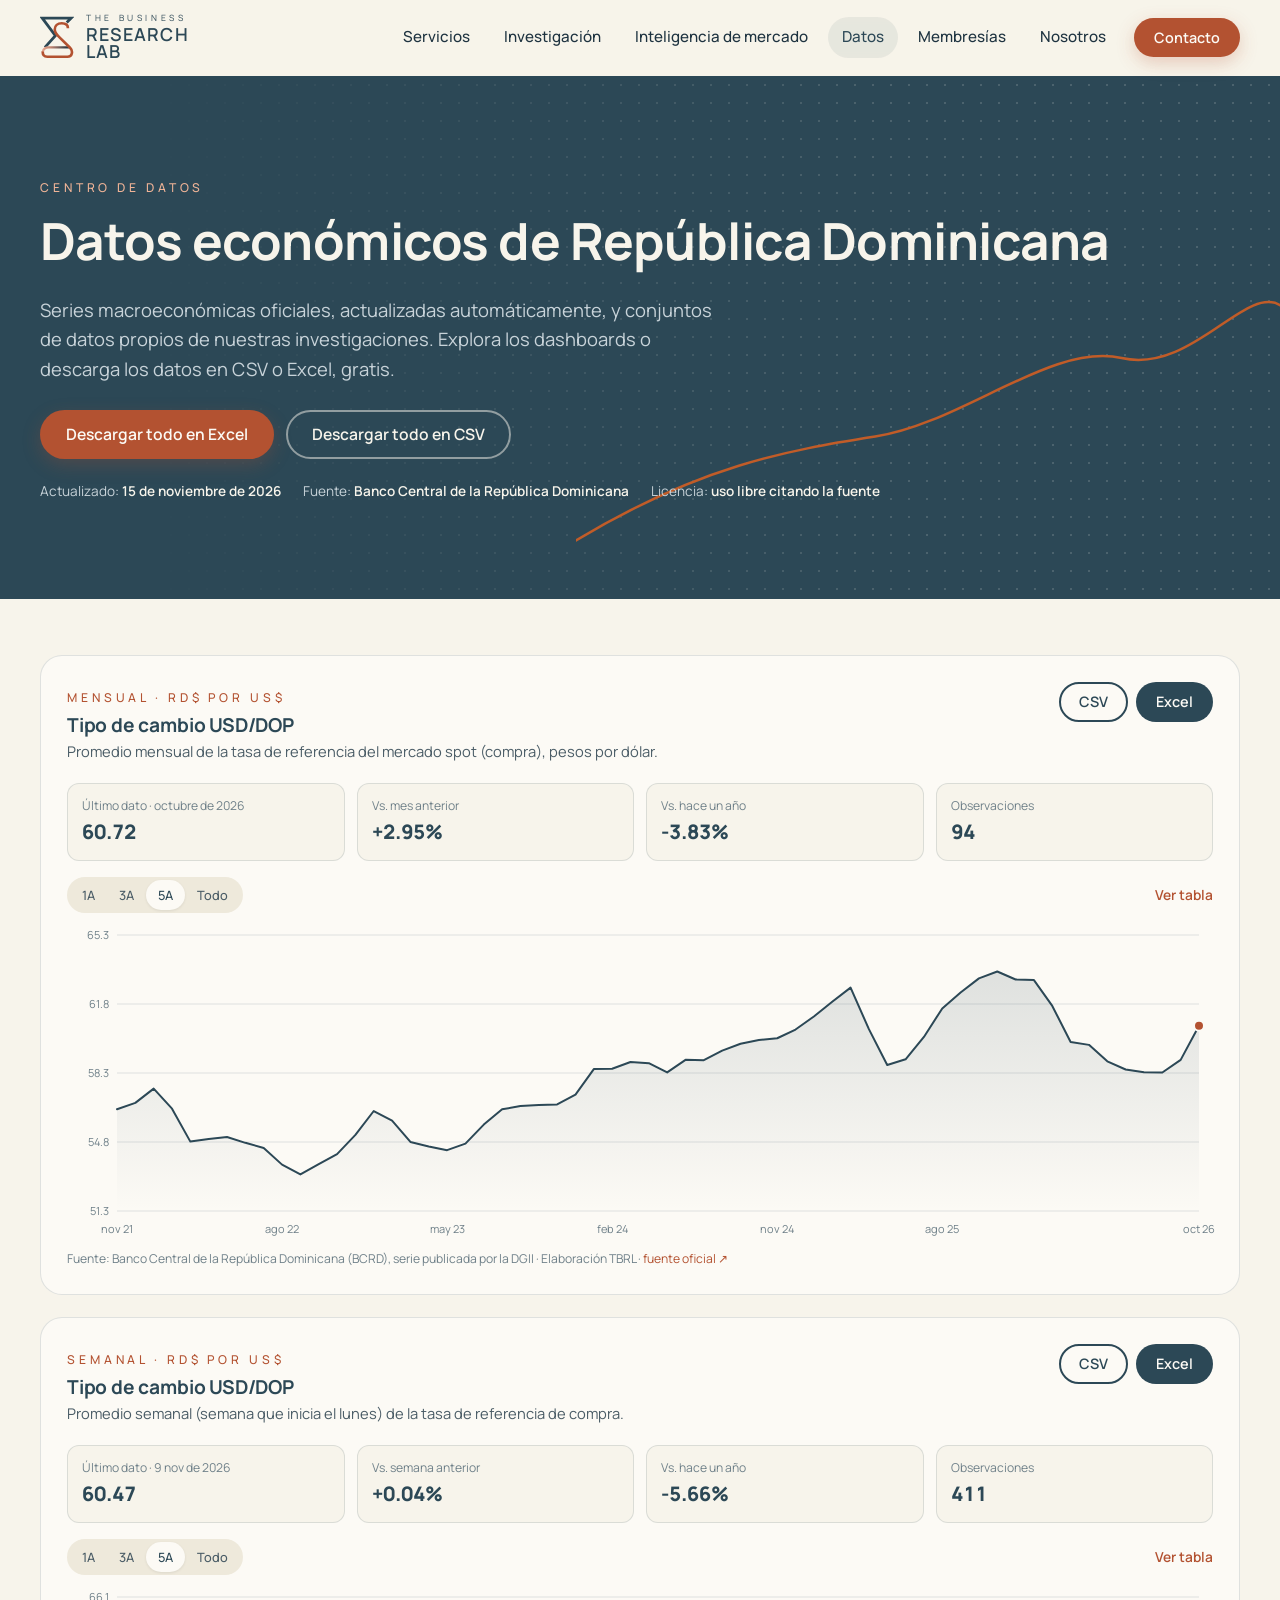
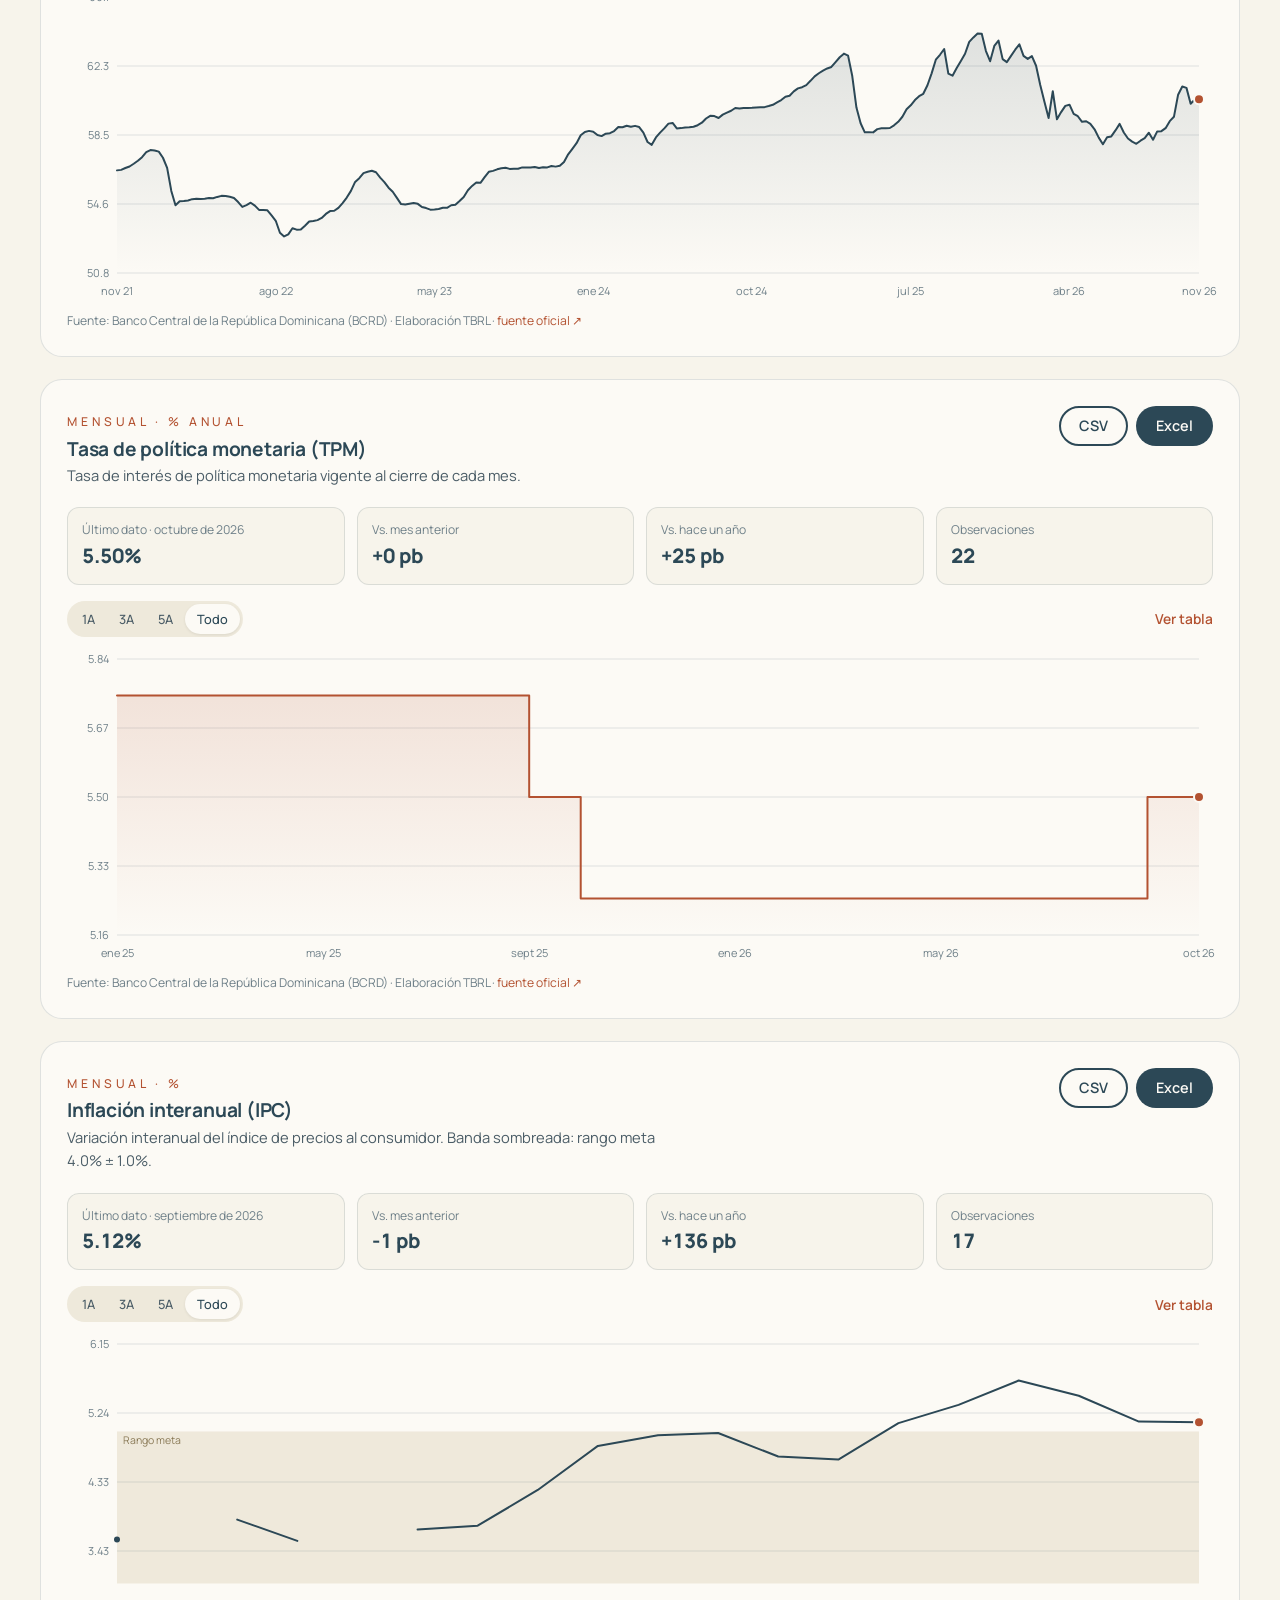
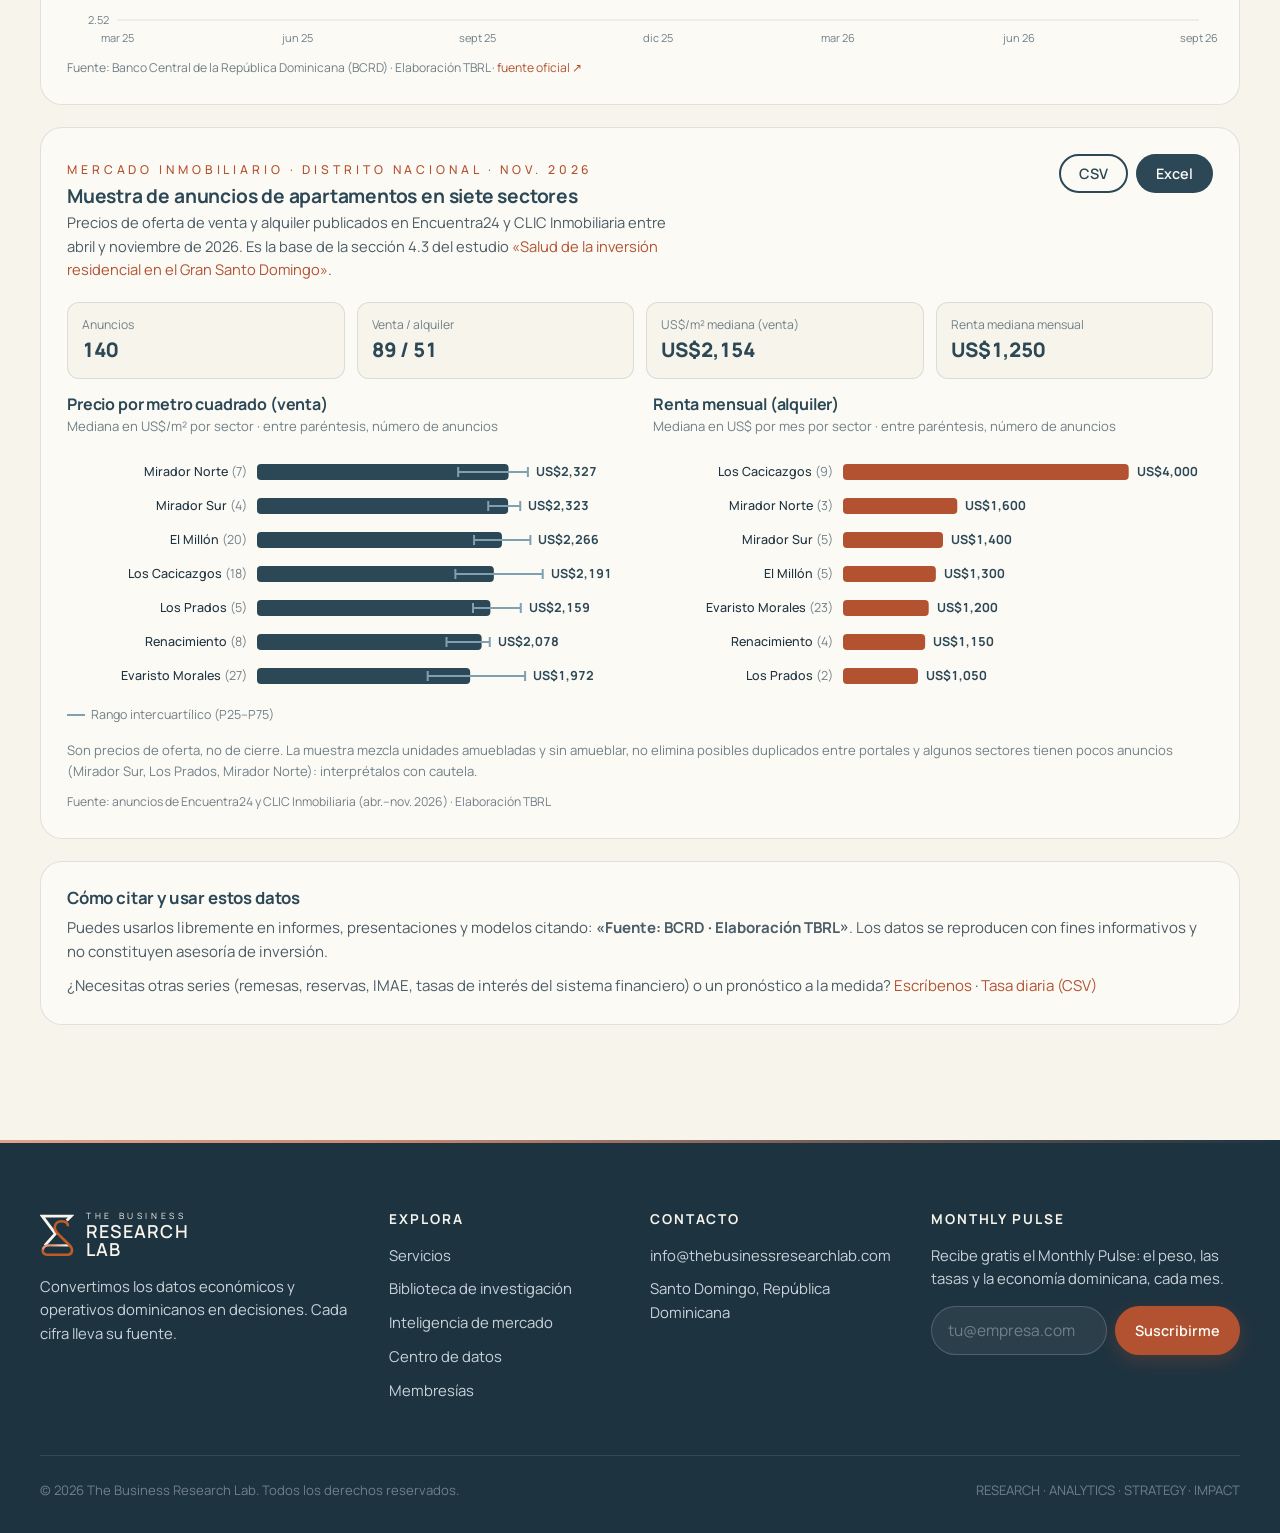
==== commit 7e511063: "Add files via upload" ====
--- a/public/datos.html
+++ b/public/datos.html
@@ -4,14 +4,14 @@
   <meta charset="utf-8">
   <meta name="viewport" content="width=device-width, initial-scale=1">
   <title>Centro de datos macroeconómicos de República Dominicana | The Business Research Lab</title>
-  <meta name="description" content="Series históricas del tipo de cambio USD/DOP, la tasa de política monetaria y la inflación en República Dominicana. Dashboards interactivos y descarga gratuita en CSV y Excel.">
+  <meta name="description" content="Series históricas del tipo de cambio USD/DOP, la tasa de política monetaria y la inflación, y datos del mercado inmobiliario de Santo Domingo. Dashboards interactivos y descarga gratuita en CSV y Excel.">
   <meta name="theme-color" content="#2C4856">
   <link rel="canonical" href="https://thebusinessresearchlab.com/datos.html">
   <meta property="og:type" content="website">
   <meta property="og:locale" content="es_DO">
   <meta property="og:site_name" content="The Business Research Lab">
   <meta property="og:title" content="Centro de datos macroeconómicos de República Dominicana | The Business Research Lab">
-  <meta property="og:description" content="Series históricas del tipo de cambio USD/DOP, la tasa de política monetaria y la inflación en República Dominicana. Dashboards interactivos y descarga gratuita en CSV y Excel.">
+  <meta property="og:description" content="Series históricas del tipo de cambio USD/DOP, la tasa de política monetaria y la inflación, y datos del mercado inmobiliario de Santo Domingo. Dashboards interactivos y descarga gratuita en CSV y Excel.">
   <meta property="og:image" content="https://thebusinessresearchlab.com/assets/img/og-image.png">
   <meta name="twitter:card" content="summary_large_image">
   <link rel="icon" href="favicon.svg" type="image/svg+xml">
@@ -44,8 +44,8 @@
 <section class="page-hero" data-lines>
   <div class="wrap">
     <span class="eyebrow">Centro de datos</span>
-    <h1>Datos macroeconómicos de República Dominicana</h1>
-    <p class="lead">Series históricas oficiales, actualizadas automáticamente y listas para analizar. Explora los dashboards o descarga los datos completos en CSV o Excel, gratis.</p>
+    <h1>Datos económicos de República Dominicana</h1>
+    <p class="lead">Series macroeconómicas oficiales, actualizadas automáticamente, y conjuntos de datos propios de nuestras investigaciones. Explora los dashboards o descarga los datos en CSV o Excel, gratis.</p>
     <div class="data-hero-actions">
       <a class="btn btn--primary" href="#" data-dl-all-xlsx download>Descargar todo en Excel</a>
       <a class="btn btn--ghost-light" href="#" data-dl-all-csv download>Descargar todo en CSV</a>
@@ -61,6 +61,36 @@
   <div class="wrap">
     <div class="notice" data-weekly-note style="background:var(--ivory-200);color:var(--ink-2)"><svg viewBox="0 0 24 24" fill="none" stroke="currentColor" stroke-width="2" stroke-linecap="round"><circle cx="12" cy="12" r="9"/><path d="M12 11v6M12 7.5v.5"/></svg><p>La serie <strong>semanal</strong> del tipo de cambio se genera automáticamente a partir de la tasa diaria del BCRD. Aparecerá aquí después de la primera actualización automática.</p></div>
     <div class="datasets" data-datos></div>
+
+    <article class="panel dataset reveal" id="mercado-inmobiliario" data-inmo style="margin-top:22px">
+      <div class="dataset__head">
+        <div>
+          <span class="eyebrow" style="margin-bottom:6px">Mercado inmobiliario · Distrito Nacional · nov. 2026</span>
+          <h3>Muestra de anuncios de apartamentos en siete sectores</h3>
+          <p>Precios de oferta de venta y alquiler publicados en Encuentra24 y CLIC Inmobiliaria entre abril y noviembre de 2026. Es la base de la sección 4.3 del estudio <a href="investigacion.html">«Salud de la inversión residencial en el Gran Santo Domingo»</a>.</p>
+        </div>
+        <div class="dataset__dl">
+          <a class="btn btn--ghost btn--sm" href="#" data-inmo-csv download>CSV</a>
+          <a class="btn btn--slate btn--sm" href="#" data-inmo-xlsx download>Excel</a>
+        </div>
+      </div>
+      <div class="dataset__kpis" data-inmo-kpis></div>
+      <div class="inmo-grid">
+        <div>
+          <h4>Precio por metro cuadrado (venta)</h4>
+          <p class="sub">Mediana en US$/m² por sector · entre paréntesis, número de anuncios</p>
+          <div class="hbars" data-inmo-m2></div>
+          <div class="legend-inline"><span><i></i>Rango intercuartílico (P25–P75)</span></div>
+        </div>
+        <div>
+          <h4>Renta mensual (alquiler)</h4>
+          <p class="sub">Mediana en US$ por mes por sector · entre paréntesis, número de anuncios</p>
+          <div class="hbars" data-inmo-rent></div>
+        </div>
+      </div>
+      <p class="inmo-note">Son precios de oferta, no de cierre. La muestra mezcla unidades amuebladas y sin amueblar, no elimina posibles duplicados entre portales y algunos sectores tienen pocos anuncios (Mirador Sur, Los Prados, Mirador Norte): interprétalos con cautela.</p>
+      <p class="source">Fuente: anuncios de Encuentra24 y CLIC Inmobiliaria (abr.–nov. 2026) · Elaboración TBRL</p>
+    </article>
     <div class="panel reveal" style="margin-top:22px">
       <h3 style="font-size:1.05rem">Cómo citar y usar estos datos</h3>
       <p style="color:var(--ink-2);font-size:.94rem;margin:6px 0 10px">Puedes usarlos libremente en informes, presentaciones y modelos citando: <strong>«Fuente: BCRD · Elaboración TBRL»</strong>. Los datos se reproducen con fines informativos y no constituyen asesoría de inversión.</p>
--- a/public/css/styles.css
+++ b/public/css/styles.css
@@ -498,3 +498,18 @@
 @media (max-width: 1080px) and (min-width: 901px) {
   .nav a:not(.btn) { padding: 8px 9px; font-size: .9rem; }
 }
+
+/* ---------- Mercado inmobiliario (centro de datos) ---------- */
+.inmo-grid { display: grid; grid-template-columns: 1fr 1fr; gap: 26px; margin-top: 8px; }
+.inmo-grid h4 { margin: 0 0 2px; font-size: 1rem; color: var(--slate); }
+.inmo-grid p.sub { margin: 0 0 12px; font-size: .82rem; color: var(--ink-3); }
+.hbars { width: 100%; }
+.hbars svg { width: 100%; height: 100%; overflow: visible; }
+.hbar__lbl { font: 500 12.5px var(--font-body); fill: var(--ink); }
+.hbar__n { fill: var(--ink-3); font-weight: 400; }
+.hbar__val { font: 700 12.5px var(--font-body); fill: var(--slate); font-variant-numeric: tabular-nums; }
+.hbar:hover rect[rx] { opacity: .85; }
+.legend-inline { display: flex; gap: 16px; flex-wrap: wrap; font-size: .78rem; color: var(--ink-3); margin-top: 6px; }
+.legend-inline i { display: inline-block; width: 18px; height: 2px; background: #7FA0B0; vertical-align: middle; margin-right: 6px; }
+.inmo-note { font-size: .82rem; color: var(--ink-3); margin: 16px 0 0; }
+@media (max-width: 900px) { .inmo-grid { grid-template-columns: 1fr; } }
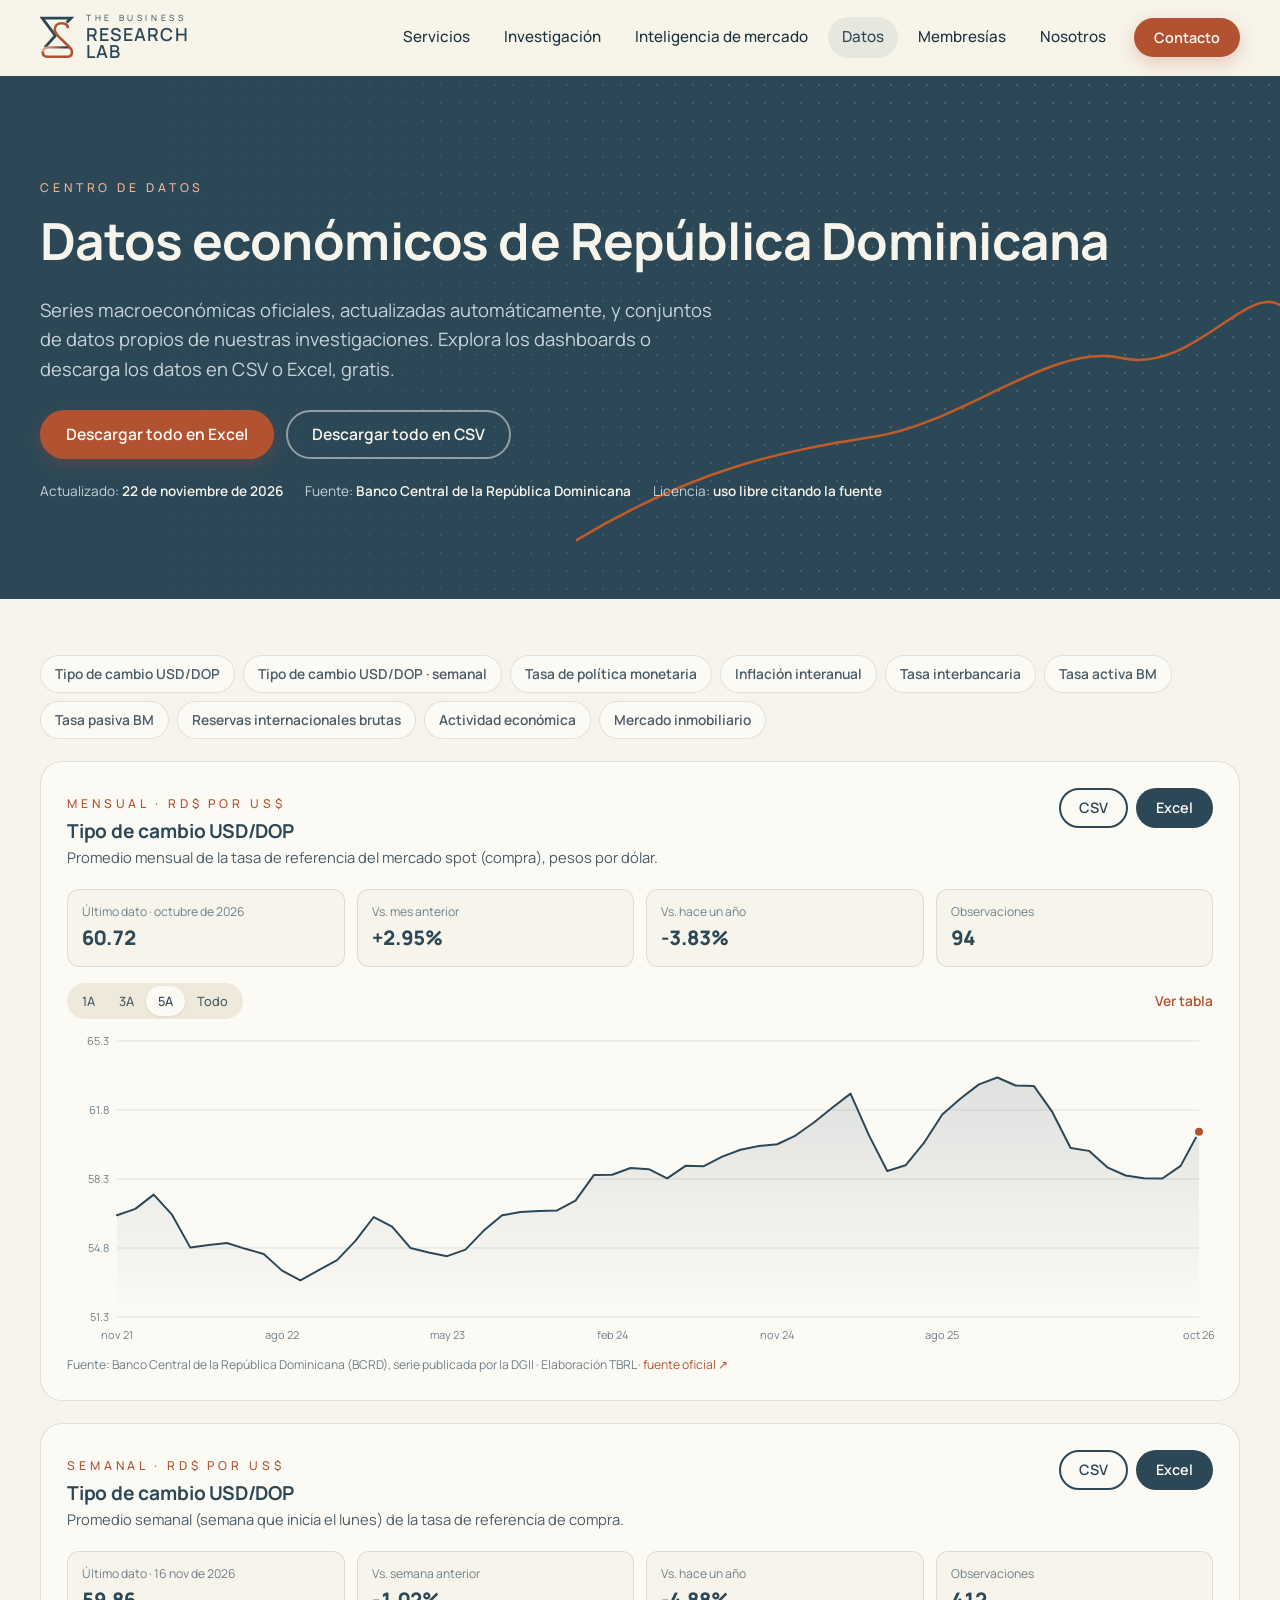
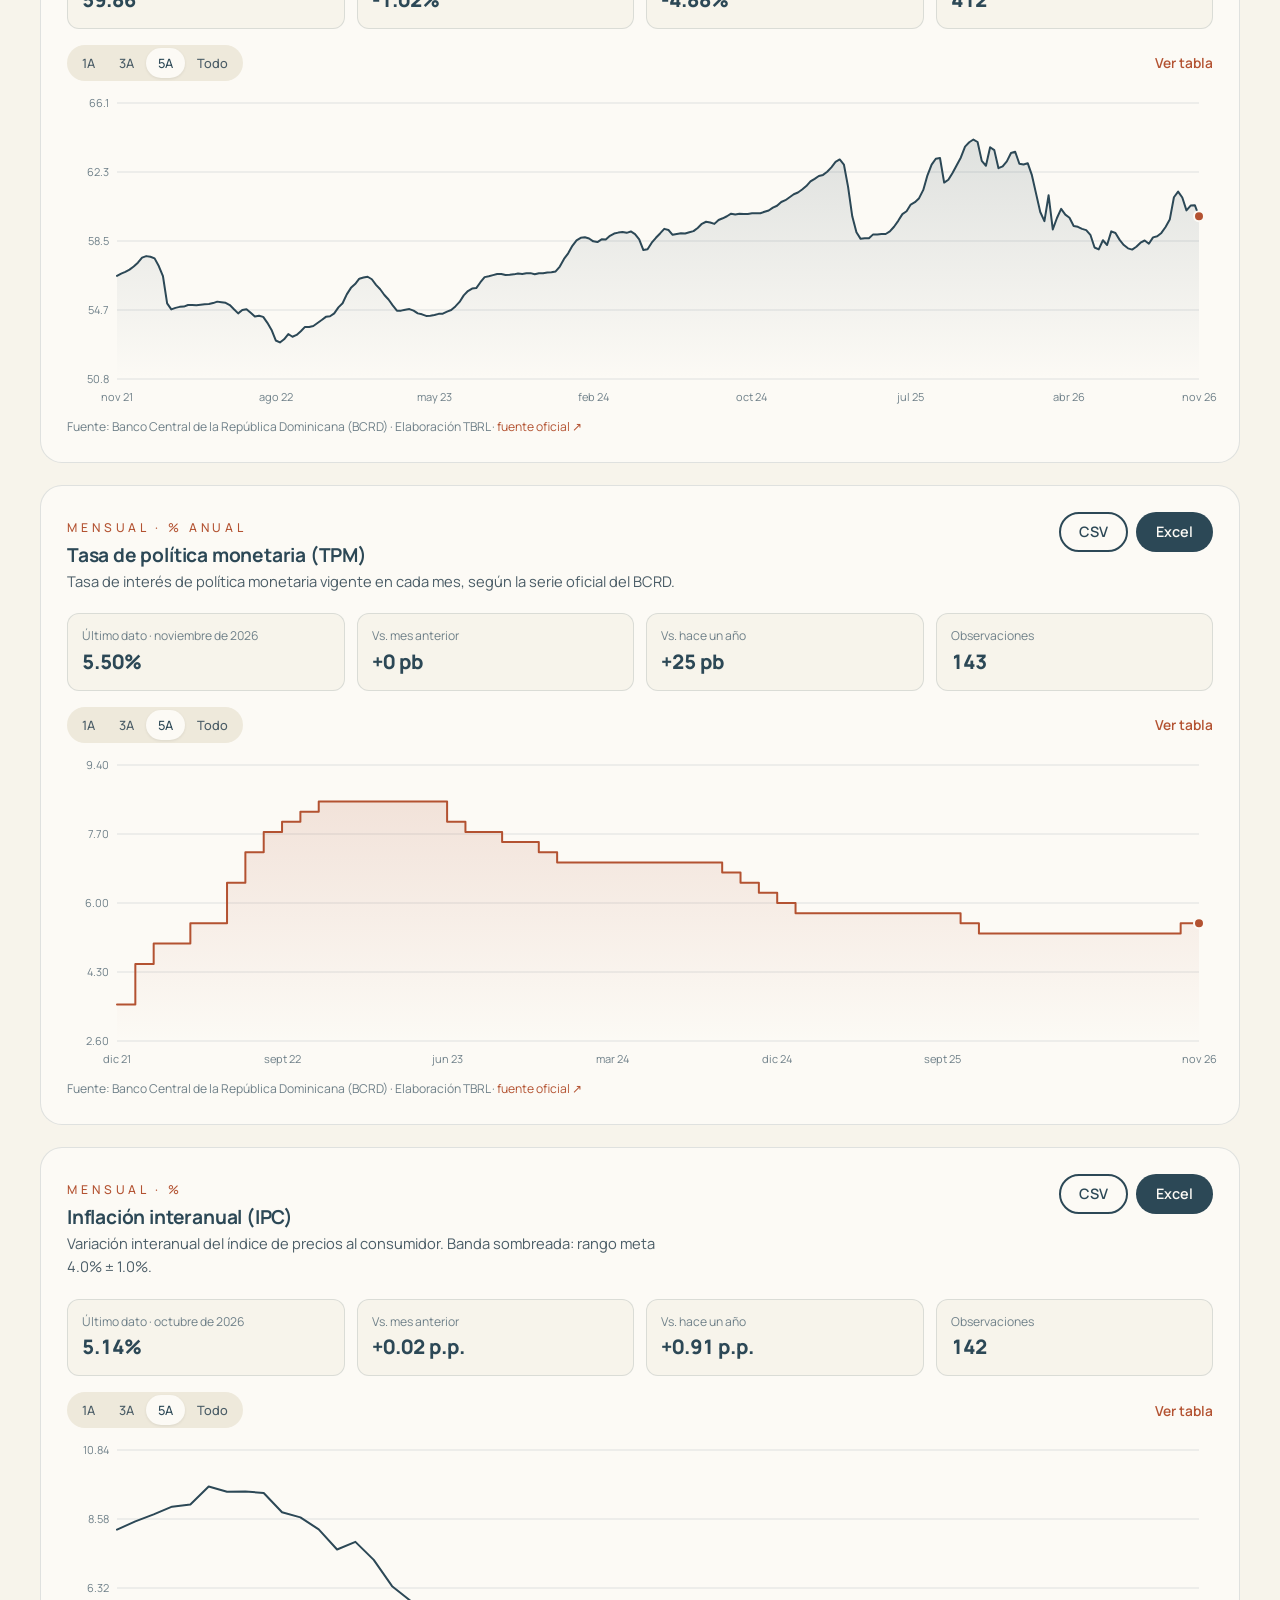
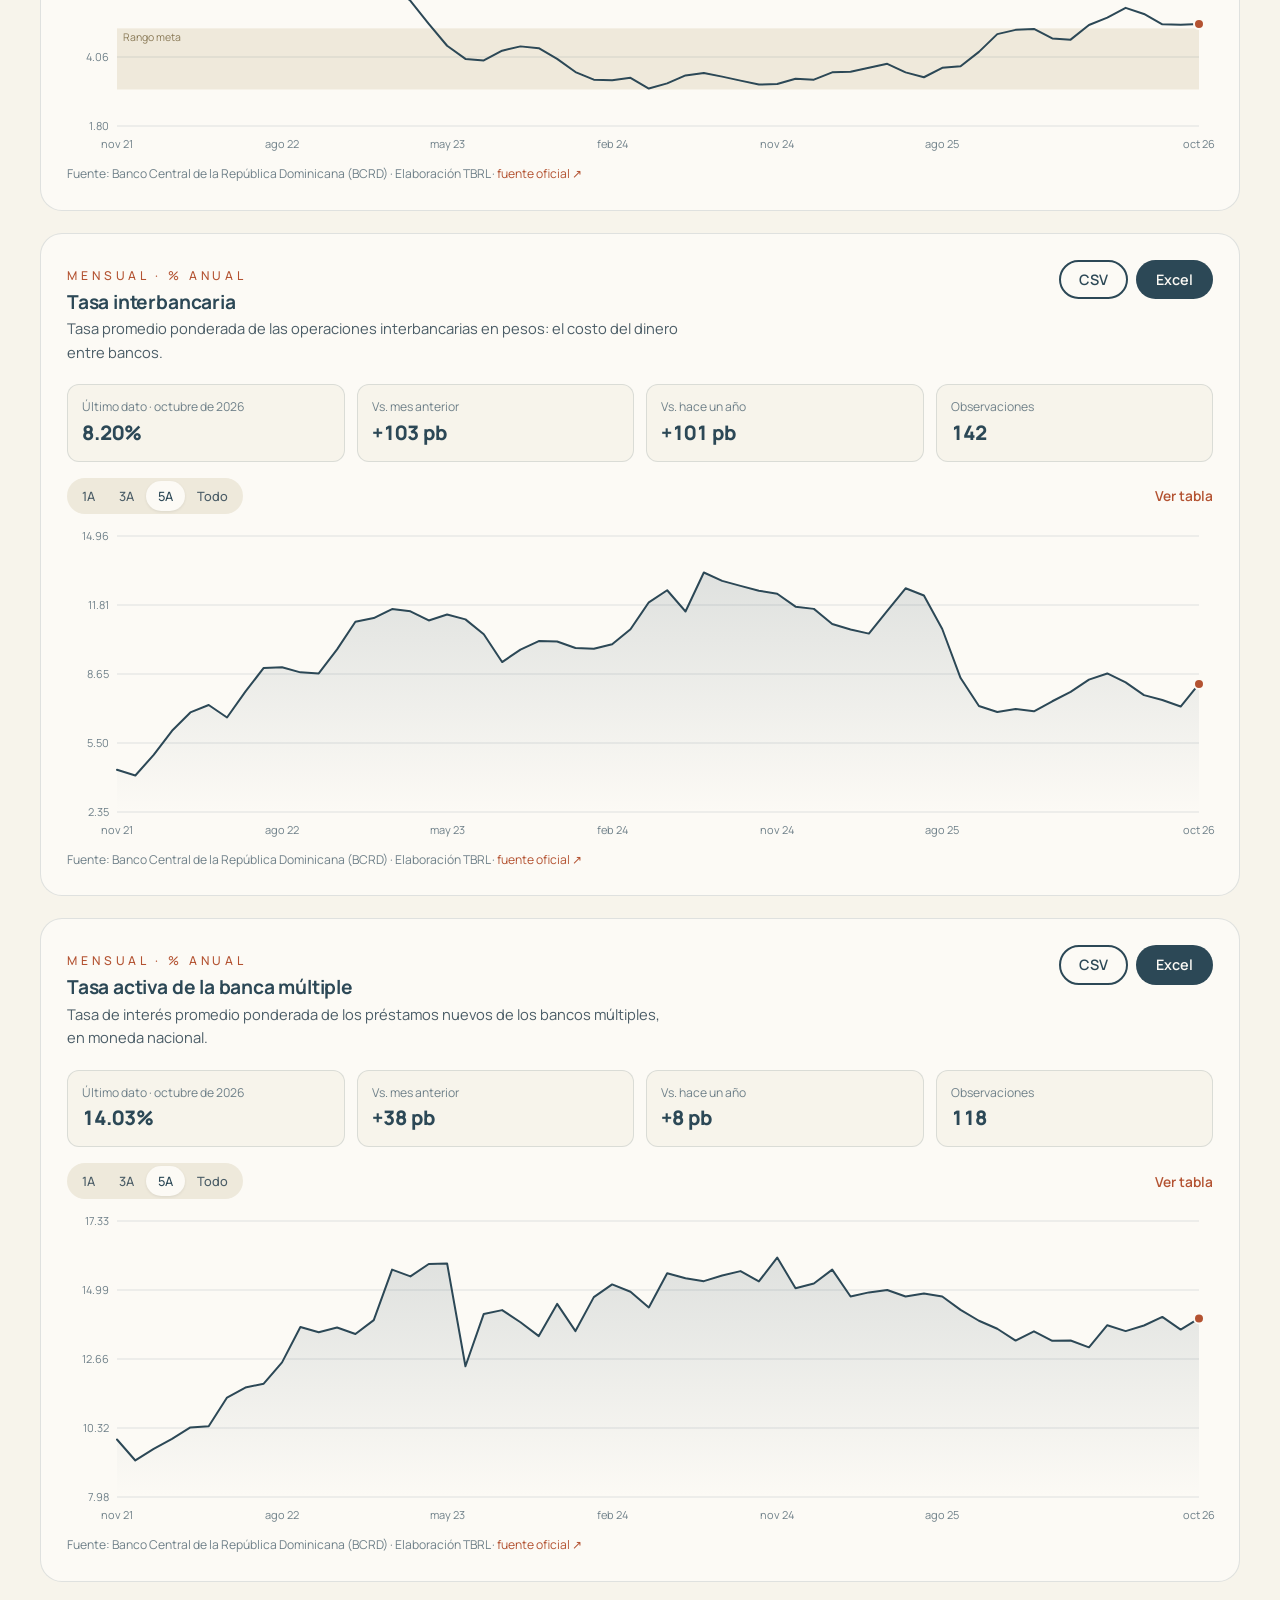
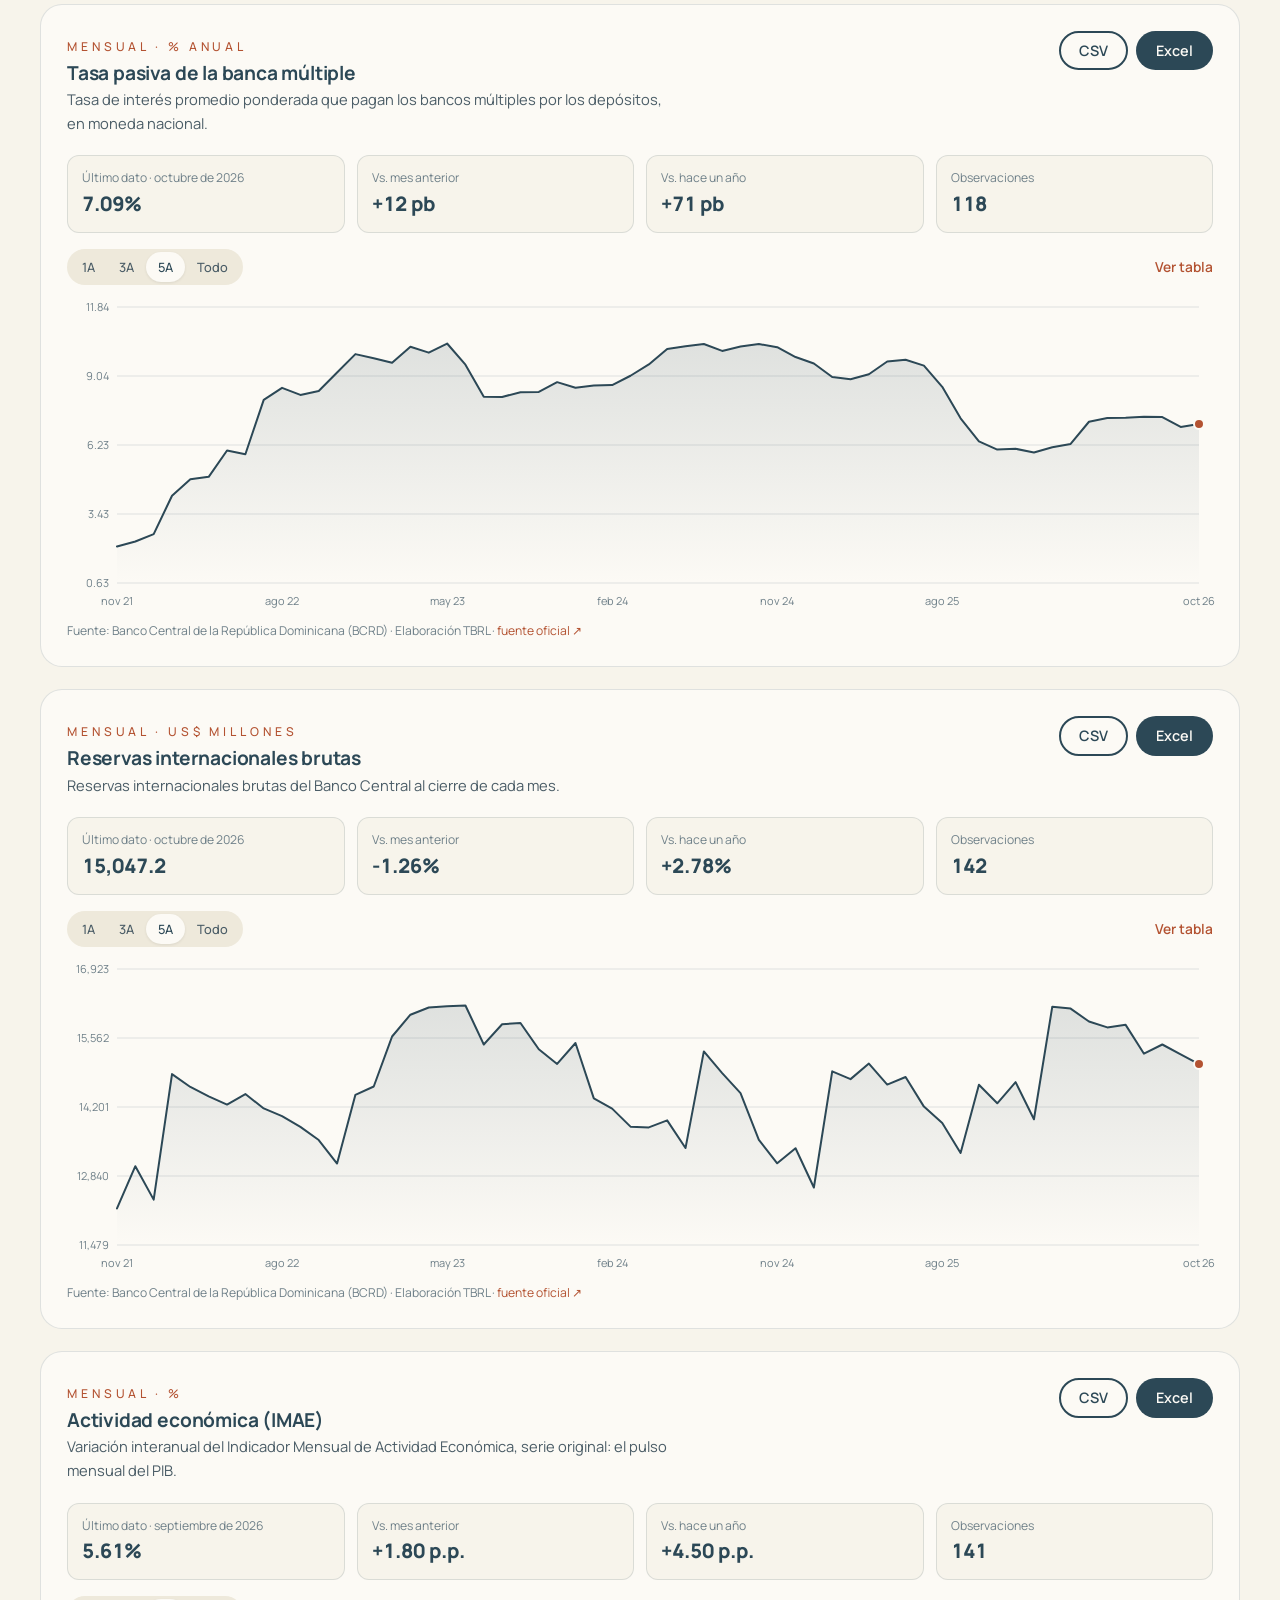
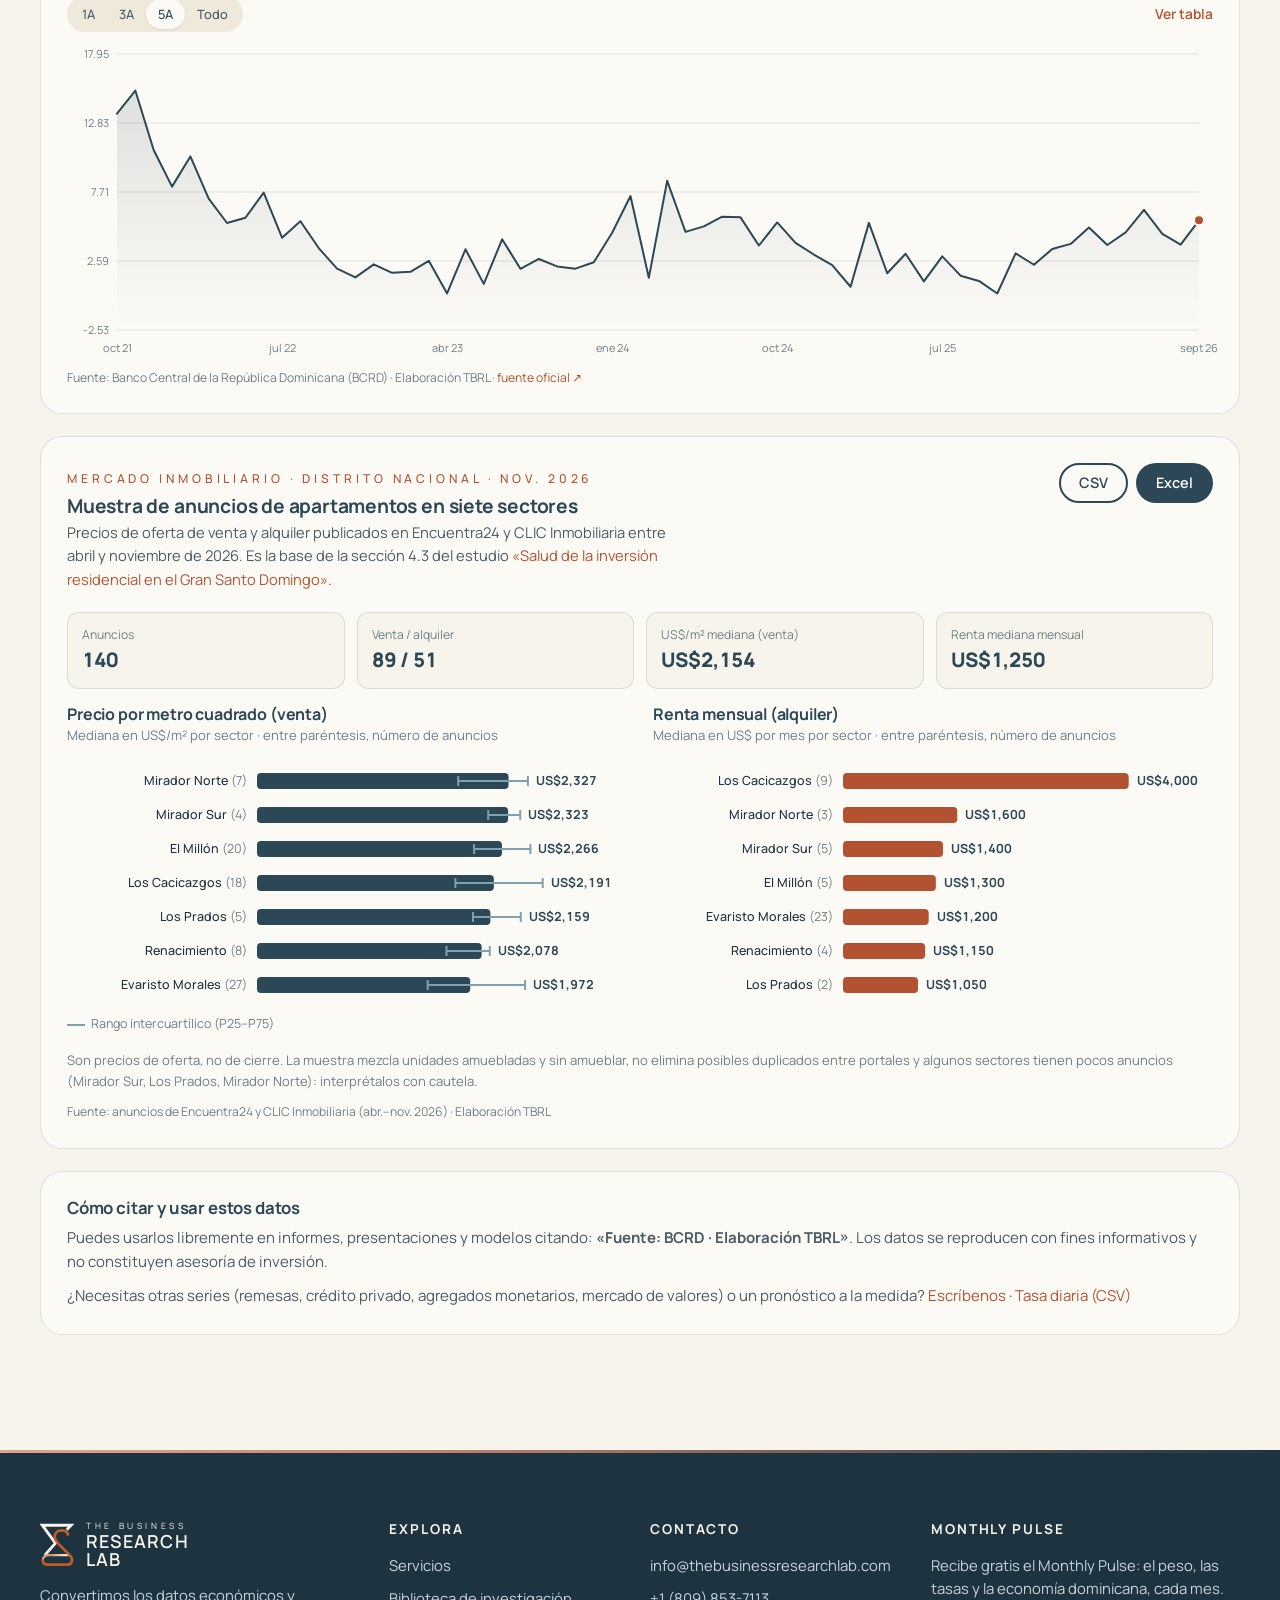
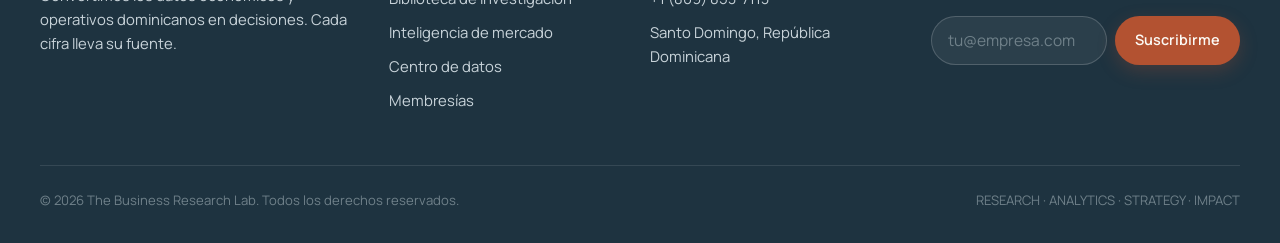
==== commit 34238b2c: "Centro de datos: 5 series nuevas del BCRD y TPM e inflación automáticas - Nuevas series mensuales au" ====
--- a/public/datos.html
+++ b/public/datos.html
@@ -4,14 +4,14 @@
   <meta charset="utf-8">
   <meta name="viewport" content="width=device-width, initial-scale=1">
   <title>Centro de datos macroeconómicos de República Dominicana | The Business Research Lab</title>
-  <meta name="description" content="Series históricas del tipo de cambio USD/DOP, la tasa de política monetaria y la inflación, y datos del mercado inmobiliario de Santo Domingo. Dashboards interactivos y descarga gratuita en CSV y Excel.">
+  <meta name="description" content="Series históricas del tipo de cambio USD/DOP, la tasa de política monetaria, la inflación, las tasas de interés, las reservas internacionales y el IMAE, y datos del mercado inmobiliario de Santo Domingo. Dashboards interactivos y descarga gratuita en CSV y Excel.">
   <meta name="theme-color" content="#2C4856">
   <link rel="canonical" href="https://thebusinessresearchlab.com/datos.html">
   <meta property="og:type" content="website">
   <meta property="og:locale" content="es_DO">
   <meta property="og:site_name" content="The Business Research Lab">
   <meta property="og:title" content="Centro de datos macroeconómicos de República Dominicana | The Business Research Lab">
-  <meta property="og:description" content="Series históricas del tipo de cambio USD/DOP, la tasa de política monetaria y la inflación, y datos del mercado inmobiliario de Santo Domingo. Dashboards interactivos y descarga gratuita en CSV y Excel.">
+  <meta property="og:description" content="Series históricas del tipo de cambio USD/DOP, la tasa de política monetaria, la inflación, las tasas de interés, las reservas internacionales y el IMAE, y datos del mercado inmobiliario de Santo Domingo. Dashboards interactivos y descarga gratuita en CSV y Excel.">
   <meta property="og:image" content="https://thebusinessresearchlab.com/assets/img/og-image.png">
   <meta name="twitter:card" content="summary_large_image">
   <link rel="icon" href="favicon.svg" type="image/svg+xml">
@@ -60,6 +60,7 @@
 <section class="section" style="padding-top:56px">
   <div class="wrap">
     <div class="notice" data-weekly-note style="background:var(--ivory-200);color:var(--ink-2)"><svg viewBox="0 0 24 24" fill="none" stroke="currentColor" stroke-width="2" stroke-linecap="round"><circle cx="12" cy="12" r="9"/><path d="M12 11v6M12 7.5v.5"/></svg><p>La serie <strong>semanal</strong> del tipo de cambio se genera automáticamente a partir de la tasa diaria del BCRD. Aparecerá aquí después de la primera actualización automática.</p></div>
+    <nav class="dataset-nav" data-datos-nav aria-label="Ir a una serie"></nav>
     <div class="datasets" data-datos></div>
 
     <article class="panel dataset reveal" id="mercado-inmobiliario" data-inmo style="margin-top:22px">
@@ -94,7 +95,7 @@
     <div class="panel reveal" style="margin-top:22px">
       <h3 style="font-size:1.05rem">Cómo citar y usar estos datos</h3>
       <p style="color:var(--ink-2);font-size:.94rem;margin:6px 0 10px">Puedes usarlos libremente en informes, presentaciones y modelos citando: <strong>«Fuente: BCRD · Elaboración TBRL»</strong>. Los datos se reproducen con fines informativos y no constituyen asesoría de inversión.</p>
-      <p style="color:var(--ink-2);font-size:.94rem;margin:0">¿Necesitas otras series (remesas, reservas, IMAE, tasas de interés del sistema financiero) o un pronóstico a la medida? <a href="index.html#contacto">Escríbenos</a> · <a href="#" data-dl-daily download>Tasa diaria (CSV)</a></p>
+      <p style="color:var(--ink-2);font-size:.94rem;margin:0">¿Necesitas otras series (remesas, crédito privado, agregados monetarios, mercado de valores) o un pronóstico a la medida? <a href="index.html#contacto">Escríbenos</a> · <a href="#" data-dl-daily download>Tasa diaria (CSV)</a></p>
     </div>
   </div>
 </section>
--- a/public/css/styles.css
+++ b/public/css/styles.css
@@ -362,6 +362,15 @@
 
 /* ---------- Forms ---------- */
 .contact-grid { display: grid; grid-template-columns: .9fr 1.1fr; gap: 56px; align-items: start; }
+.dataset-nav { display: flex; flex-wrap: wrap; gap: 8px; margin: 0 0 22px; }
+.dataset-nav:empty { display: none; }
+.dataset-nav a { padding: 7px 14px; border: 1px solid var(--line); border-radius: 999px; background: var(--paper); color: var(--ink-2); font-size: .86rem; font-weight: 600; text-decoration: none; }
+.dataset-nav a:hover, .dataset-nav a:focus-visible { border-color: var(--slate); color: var(--slate); }
+.contact-person { display: flex; gap: 16px; align-items: center; margin-top: 28px; padding: 18px 20px; border: 1px solid rgba(247, 244, 235, .16); border-radius: 10px; background: rgba(30, 51, 64, .45); }
+.contact-person__mark { flex: none; width: 52px; height: 52px; border-radius: 50%; display: grid; place-items: center; border: 2px solid var(--accent-on-navy); color: var(--accent-on-navy); font-weight: 800; letter-spacing: .04em; }
+.contact-person strong { display: block; color: var(--ivory); font-size: 1.12rem; font-weight: 700; }
+.contact-person__cred { display: block; color: var(--accent-on-navy); font-weight: 600; font-size: .9rem; letter-spacing: .06em; }
+.contact-person__role { display: block; color: var(--slate-200); font-size: .88rem; margin-top: 2px; }
 .contact-info { display: grid; gap: 20px; margin-top: 28px; }
 .contact-info div { display: flex; gap: 14px; align-items: flex-start; }
 .contact-info svg { flex: none; width: 22px; height: 22px; color: var(--accent-on-navy); margin-top: 3px; }
